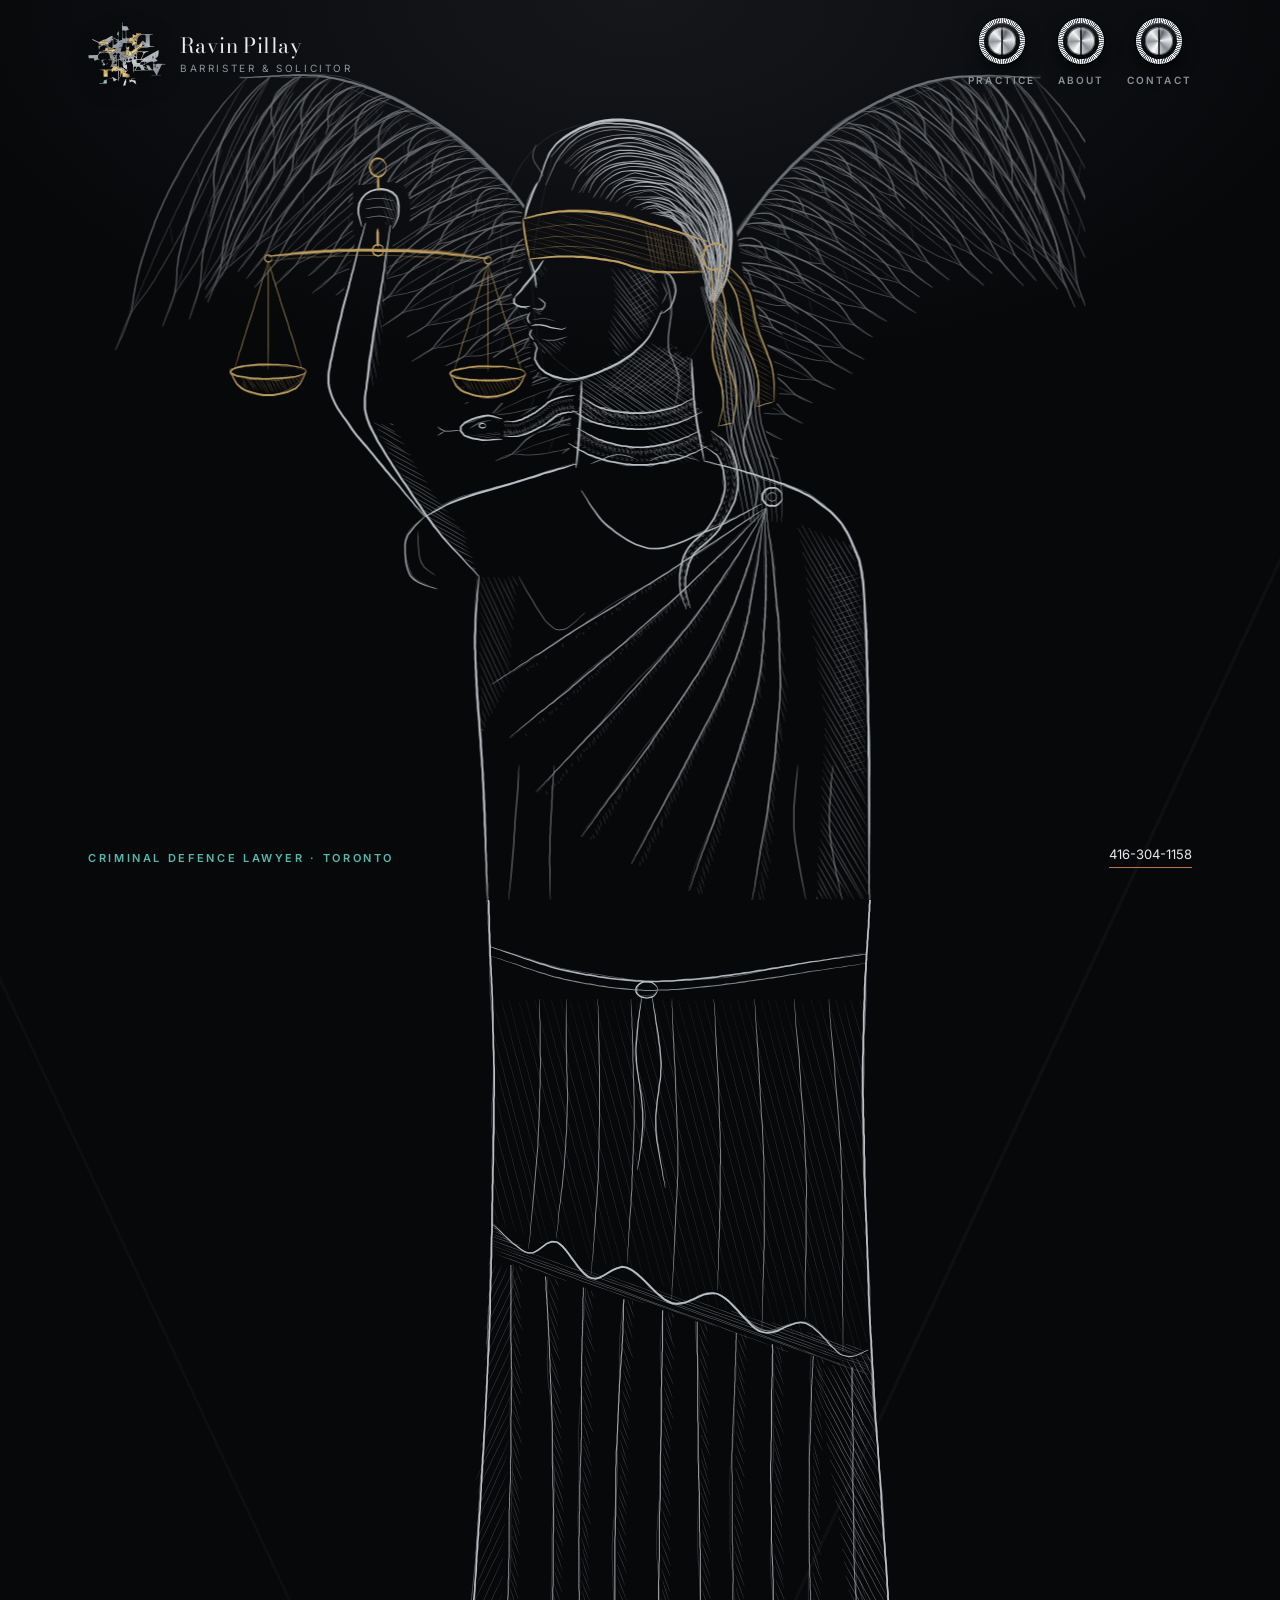
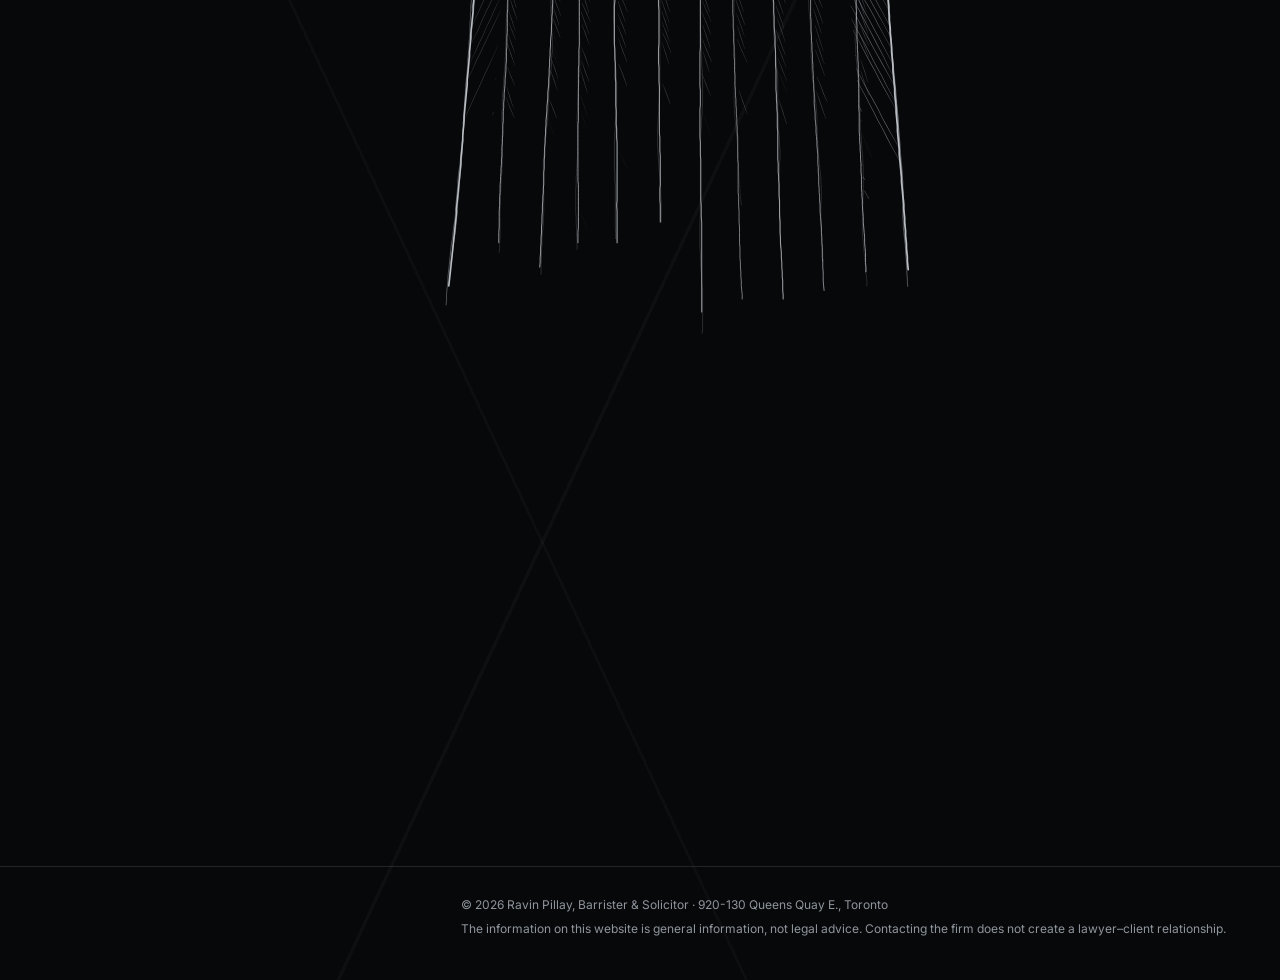
==== index.html @ de275553 "Always draw Lady Justice on arrival; refresh returns to home; no stale pages - Inner pages draw her " ====
<!doctype html>
<html lang="en" class="is-home">
<head>
  <meta charset="utf-8">
  <meta name="viewport" content="width=device-width, initial-scale=1">
  <title>Ravin Pillay Law | Toronto Criminal Defence Lawyer</title>
  <meta name="description" content="Ravin Pillay, Barrister & Solicitor, is a Toronto criminal defence lawyer on Queens Quay East.">
  <meta name="theme-color" content="#07080a">
  <link rel="icon" href="assets/logo.svg" type="image/svg+xml">
  <link rel="preconnect" href="https://fonts.googleapis.com">
  <link rel="preconnect" href="https://fonts.gstatic.com" crossorigin>
  <link href="https://fonts.googleapis.com/css2?family=Bodoni+Moda:opsz,wght@6..96,400;6..96,500&family=Inter:wght@400;500;600&display=swap" rel="stylesheet">
  <link rel="stylesheet" href="assets/styles.css?v=2026-10-30m">
  <script>
    try {
      // Refreshing the browser always brings the visitor back to the home page
      // (a reload we trigger ourselves after the Back button is the exception).
      var nav = performance.getEntriesByType && performance.getEntriesByType('navigation')[0];
      var reloaded = nav ? nav.type === 'reload' : performance.navigation && performance.navigation.type === 1;
      var ours = sessionStorage.getItem('bfReload');
      sessionStorage.removeItem('bfReload');
      if (reloaded && !ours && !/(^|\/)(index\.html)?$/.test(location.pathname)) location.replace('index.html?v=2026-10-30m');
    } catch (e) {}
    // Which kind of page we came from, so Lady Justice knows whether to be re-drawn.
    try {
      var from = sessionStorage.getItem('navFrom');
      if (from) document.documentElement.classList.add('from-' + from);
      sessionStorage.removeItem('navFrom');
    } catch (e) {}
  </script>
</head>
<body>

  <header class="site-header">
    <div class="wrap">
      <a class="brand" href="index.html?v=2026-10-30m" aria-label="Ravin Pillay Law, home">
        <img src="assets/logo.svg" alt="" width="190" height="157">
        <span class="brand-text"><b>Ravin Pillay</b><small>Barrister &amp; Solicitor</small></span>
      </a>
      <nav class="knobs" aria-label="Main">
        <a class="knob" href="practice.html?v=2026-10-30m"><span class="dial" aria-hidden="true"></span><span class="knob-label">Practice</span></a>
        <a class="knob" href="about.html?v=2026-10-30m"><span class="dial" aria-hidden="true"></span><span class="knob-label">About</span></a>
        <a class="knob" href="contact.html?v=2026-10-30m"><span class="dial" aria-hidden="true"></span><span class="knob-label">Contact</span></a>
      </nav>
    </div>
  </header>

  <main>
    <section class="home-hero">
      <!-- Drawn by assets/lady-justice.js from data generated by tools/lady_justice_sketch.py -->
      <div class="art" data-lady-justice>
        <noscript><img src="assets/lady-justice.svg" alt="Sketch of winged, blindfolded Lady Justice holding the scales"></noscript>
      </div>
      <div class="home-foot">
        <div class="wrap">
          <p class="label">Criminal Defence Lawyer &middot; Toronto</p>
          <a href="tel:+14163041158">416-304-1158</a>
        </div>
      </div>
    </section>
    <!-- The rest of the statue is drawn here as the visitor scrolls; the inscription sits on the pedestal. -->
    <section class="statue-lower" data-lady-justice-lower>
      <blockquote class="inscription" data-inscription>
        <p>There can be no justice so long as laws are absolute. Even life itself is an exercise in exceptions.</p>
      </blockquote>
    </section>
  </main>

  <footer class="site-foot">
    <div class="wrap">
      <p>&copy; 2026 Ravin Pillay, Barrister &amp; Solicitor &middot; 920-130 Queens Quay E., Toronto</p>
      <p>The information on this website is general information, not legal advice. Contacting the firm does not create a lawyer–client relationship.</p>
    </div>
  </footer>

  <script src="assets/site.js?v=2026-10-30m"></script>
  <script src="assets/lady-justice-data.js?v=2026-10-30m"></script>
  <script src="assets/lady-justice.js?v=2026-10-30m"></script>
</body>
</html>
---- assets/styles.css ----
/* Ravin Pillay Law: black glass, brushed steel and gold leaf, after the
   desk and wall pieces in the office. Gold is for metalwork only, never text. */
:root {
  --bg: #07080a;
  --glass: #0e1013;
  --text: #e7e9ec;
  --muted: #8f959c;
  --steel: #c9ced4;
  --line: rgba(201, 206, 212, .14);
  --gold: #d2b06a;
  --teal: #55b9ae;
  --clay: #c4704f;
  --cut: 22px;
  --max: 1160px;
}

* { box-sizing: border-box; }
html { background: var(--bg); }
html { scroll-behavior: smooth; }
body {
  margin: 0;
  min-height: 100vh;
  min-height: 100svh;
  display: flex;
  flex-direction: column;
  background:
    linear-gradient(115deg, transparent 0 62%, rgba(201, 206, 212, .035) 62% 62.15%, transparent 62.15%),
    linear-gradient(65deg, transparent 0 30%, rgba(201, 206, 212, .03) 30% 30.12%, transparent 30.12%),
    radial-gradient(ellipse 80% 60% at 50% 0%, #15171b 0%, var(--bg) 70%) fixed,
    var(--bg);
  color: var(--text);
  font: 400 16px/1.7 "Inter", system-ui, sans-serif;
  -webkit-font-smoothing: antialiased;
}
a { color: inherit; }
img { max-width: 100%; display: block; }
.wrap { max-width: var(--max); margin: 0 auto; padding: 0 28px; }

/* Brushed-steel headings */
.steel {
  font-family: "Bodoni Moda", "Didot", Georgia, serif;
  font-weight: 400;
  line-height: 1.05;
  letter-spacing: -.01em;
  margin: 0 0 .4em;
  background: linear-gradient(180deg, #fbfbfc 0%, #c3c8ce 38%, #7d848c 52%, #d9dde1 70%, #9ea4ab 100%);
  -webkit-background-clip: text;
  background-clip: text;
  color: transparent;
}
.label {
  font-size: 11px;
  font-weight: 600;
  letter-spacing: .24em;
  text-transform: uppercase;
  color: var(--teal);
  margin: 0 0 16px;
}
.muted { color: var(--muted); }

/* ---------- Header: logo left, knob navigation right */
.site-header {
  position: absolute;
  inset: 0 0 auto;
  z-index: 10;
}
.site-header .wrap {
  display: flex;
  align-items: center;
  justify-content: space-between;
  gap: 16px;
  padding-top: 18px;
  padding-bottom: 18px;
}
.brand { display: flex; align-items: center; gap: 14px; text-decoration: none; }
.brand img { height: 64px; width: auto; filter: drop-shadow(0 4px 10px rgba(0, 0, 0, .6)); }
.brand-text { display: flex; flex-direction: column; line-height: 1.2; }
.brand-text b { font-family: "Bodoni Moda", Georgia, serif; font-weight: 400; font-size: 21px; letter-spacing: .02em; }
.brand-text small { font-size: 10px; letter-spacing: .26em; text-transform: uppercase; color: var(--muted); margin-top: 4px; }

.knobs { display: flex; gap: 22px; }
.knob {
  display: flex;
  flex-direction: column;
  align-items: center;
  gap: 8px;
  text-decoration: none;
  -webkit-tap-highlight-color: transparent;
}
/* A machined knob seen from the front: knurled rim, black band, polished face with a cut groove. */
.dial {
  position: relative;
  width: 46px;
  height: 46px;
  border-radius: 50%;
  background: repeating-conic-gradient(#eef0f2 0deg 2.5deg, #5d636a 2.5deg 5deg);
  box-shadow: 0 8px 16px rgba(0, 0, 0, .65), 0 0 0 1px rgba(0, 0, 0, .8), inset 0 0 0 1px rgba(255, 255, 255, .25);
  transform: rotate(0deg);
  transition: transform .55s cubic-bezier(.4, 0, .2, 1), box-shadow .3s;
}
.dial::before {
  content: "";
  position: absolute;
  inset: 5px;
  border-radius: 50%;
  background: radial-gradient(circle at 50% 30%, #2a2d31, #08090a 70%);
  box-shadow: inset 0 1px 1px rgba(255, 255, 255, .2), inset 0 -1px 2px rgba(0, 0, 0, .8);
}
.dial::after {
  content: "";
  position: absolute;
  inset: 9px;
  border-radius: 50%;
  background:
    linear-gradient(90deg, transparent 46%, rgba(0, 0, 0, .7) 46% 54%, transparent 54%),
    conic-gradient(from 210deg, #fafbfc, #8e949a 16%, #f1f3f4 30%, #5f656b 48%, #e9ecee 64%, #858b91 80%, #fafbfc);
  box-shadow: inset 0 0 0 1px rgba(0, 0, 0, .55), inset 0 2px 3px rgba(255, 255, 255, .6);
}
.knob-label {
  font-size: 10px;
  font-weight: 600;
  letter-spacing: .22em;
  text-transform: uppercase;
  color: var(--muted);
  transition: color .3s;
}
/* Knobs always turn clockwise to switch on and back anticlockwise to switch off.
   Hover gives an unselected knob a small clockwise nudge; the selected one stays put. */
@media (hover: hover) {
  .knob:hover .dial { transform: rotate(30deg); }
  .knob:hover .knob-label { color: var(--text); }
}
.knob:focus-visible .dial { transform: rotate(30deg); }
.knob:focus-visible .knob-label { color: var(--text); }
.knob:focus-visible { outline: none; }
.knob:focus-visible .dial { box-shadow: 0 0 0 2px var(--bg), 0 0 0 3px var(--teal); }
.knob[aria-current="page"] .dial,
.knob[aria-current="page"]:hover .dial,
.knob[aria-current="page"]:focus-visible .dial {
  transform: rotate(135deg);
  animation: knob-on .8s cubic-bezier(.4, 0, .2, 1) backwards;
  box-shadow: 0 8px 16px rgba(0, 0, 0, .65), 0 0 0 1px rgba(0, 0, 0, .8), 0 0 14px rgba(85, 185, 174, .45);
}
.knob[aria-current="page"] .knob-label { color: var(--teal); }
/* arriving from a knob click: it was already turned on the previous page */
.knob-arrived .knob[aria-current="page"] .dial { animation: none; }
.knob.turning .dial { transform: rotate(135deg); }
.knob.releasing[aria-current] .dial { transform: rotate(0deg); animation: none; }
@keyframes knob-on { from { transform: rotate(0deg); } }
@media (prefers-reduced-motion: reduce) {
  .dial { transition: none; }
  .knob[aria-current="page"] .dial { animation: none; }
}

/* ---------- Home */
.home-hero {
  position: relative;
  height: 100vh;
  height: 100svh;
  min-height: 560px;
  overflow: hidden;
}
.art {
  position: absolute;
  left: 50%;
  bottom: 0;
  height: min(100%, 105vw);
  aspect-ratio: 1100 / 1000;
  transform: translateX(-55%); /* centre the figure, not the canvas */
  opacity: .9;
  pointer-events: none;
}
.art canvas, .art img { position: absolute; inset: 0; width: 100%; height: 100%; }
/* The rest of the statue continues below the opening view, drawn on scroll. */
.statue-lower { position: relative; overflow: hidden; }
.statue-lower .art-canvas { position: absolute; top: 0; opacity: .9; pointer-events: none; }
.inscription { margin: 0 auto; padding: 96px 24px; max-width: 640px; text-align: center; }
.inscription p {
  margin: 0;
  font-family: "Bodoni Moda", Georgia, serif;
  font-style: italic;
  font-size: 1.15em;
  line-height: 1.45;
  background: linear-gradient(180deg, #fbfbfc 0%, #c3c8ce 40%, #858c94 60%, #dfe2e5 100%);
  -webkit-background-clip: text;
  background-clip: text;
  color: transparent;
}
/* placed on the pedestal panel by the script; appears once the serpent is drawn */
.inscription.placed {
  position: absolute;
  margin: 0;
  padding: 0 5%;
  max-width: none;
  display: flex;
  align-items: center;
  justify-content: center;
  opacity: 0;
  filter: blur(6px);
  transition: opacity 1.8s ease, filter 1.8s ease;
}
.inscription.placed p { font-size: 1em; }
.inscription.shown { opacity: 1; filter: none; }
.home-foot {
  position: absolute;
  inset: auto 0 0;
  z-index: 2;
}
.home-foot .wrap {
  display: flex;
  justify-content: space-between;
  align-items: flex-end;
  gap: 16px;
  padding-bottom: 32px;
  font-size: 13px;
  color: var(--muted);
}
.home-foot .label { margin: 0; }
.home-foot a { text-decoration: none; border-bottom: 1px solid var(--clay); padding-bottom: 2px; color: var(--text); }

/* ---------- Inner pages */
/* Inner pages fill the screen: content centred in the space, footer at the bottom. */
.page {
  flex: 1;
  display: flex;
  flex-direction: column;
  justify-content: center;
  padding: 150px 0 64px;
}
.page > .wrap { width: 100%; }
.page-head { margin-bottom: 48px; max-width: 720px; }
.page-head h1 { font-size: clamp(44px, 7vw, 84px); }

/* Black-glass panel with chamfered corners, like the desk's angled faces */
.panel {
  position: relative;
  padding: 48px;
  background: linear-gradient(135deg, rgba(240, 242, 244, .5), rgba(120, 126, 133, .18) 30%, rgba(210, 214, 219, .35) 55%, rgba(110, 116, 123, .15) 80%, rgba(240, 242, 244, .4));
  clip-path: polygon(var(--cut) 0, 100% 0, 100% calc(100% - var(--cut)), calc(100% - var(--cut)) 100%, 0 100%, 0 var(--cut));
}
.panel::before {
  content: "";
  position: absolute;
  inset: 1px;
  background: linear-gradient(160deg, #13161a, var(--glass) 40%, #0a0b0d);
  clip-path: inherit;
}
.panel > * { position: relative; }
.panel + .panel { margin-top: 24px; }

.split { display: grid; grid-template-columns: 4fr 7fr; gap: 56px; }
.lead { font-size: 18px; color: var(--muted); margin: 0 0 1em; }
.lead:last-child { margin-bottom: 0; }

/* gold-leaf facet marker (decoration only) */
.facet { width: 10px; height: 10px; flex: none; background: linear-gradient(135deg, #f1dca3, var(--gold) 50%, #8f7136); clip-path: polygon(50% 0, 100% 50%, 50% 100%, 0 50%); }

.charges { list-style: none; margin: 0; padding: 0; display: grid; grid-template-columns: 1fr 1fr; column-gap: 48px; }
.charges li {
  display: flex;
  align-items: center;
  gap: 18px;
  padding: 20px 0;
  border-bottom: 1px solid var(--line);
  font-family: "Bodoni Moda", Georgia, serif;
  font-size: 24px;
}

.facts { display: grid; grid-template-columns: repeat(3, 1fr); gap: 1px; background: var(--line); margin-top: 40px; }
.facts div { background: var(--glass); padding: 22px 24px; }
.facts b { display: block; font-family: "Bodoni Moda", Georgia, serif; font-weight: 400; font-size: 26px; }
.facts span { font-size: 12px; letter-spacing: .14em; text-transform: uppercase; color: var(--muted); }

.contact-grid { display: grid; grid-template-columns: 1fr 1fr; gap: 1px; background: var(--line); }
.contact-grid > div { background: var(--glass); padding: 26px 28px; }
.contact-grid small { display: block; font-size: 11px; font-weight: 600; letter-spacing: .22em; text-transform: uppercase; color: var(--teal); margin-bottom: 6px; }
.contact-grid a { text-decoration: none; }
.contact-grid a:hover { color: var(--teal); }
.contact-grid .big { font-family: "Bodoni Moda", Georgia, serif; font-size: 26px; }
.note { margin-top: 28px; font-size: 14px; color: var(--muted); display: flex; gap: 14px; align-items: center; }
.note::before { content: ""; width: 28px; height: 1px; background: var(--clay); flex: none; }

.site-foot { border-top: 1px solid var(--line); padding: 28px 0 36px; font-size: 12px; color: var(--muted); }
.site-foot p { margin: 0 0 4px; }

@media (max-width: 860px) {
  .split, .contact-grid { grid-template-columns: 1fr; gap: 1px; }
  .split { gap: 28px; }
  .facts { grid-template-columns: 1fr; }
}
@media (max-width: 640px) {
  .wrap { padding: 0 16px; }
  .site-header .wrap { padding-top: 12px; padding-bottom: 12px; }
  .brand img { height: 48px; }
  .brand-text { display: none; }
  .knobs { gap: 14px; }
  .dial { width: 40px; height: 40px; }
  .knob-label { font-size: 9px; letter-spacing: .16em; }
  .art { height: min(100%, 160vw); }
  .home-foot .wrap { flex-direction: column; align-items: flex-start; padding-bottom: 24px; }
  .page { padding: 120px 0 48px; }
  .panel { padding: 28px 22px; }
  .charges { grid-template-columns: 1fr; }
  .charges li { font-size: 21px; padding: 16px 0; }
  .contact-grid .big { font-size: 18px; overflow-wrap: anywhere; }
}

/* ---------- Lady Justice on the inner pages: in her own column on the left,
   turned to face the content. Sized so she never slips behind the content:
   about a quarter of her drawing (the far wing) runs off the left edge. */
.lady-side {
  --h: min(88vh, 42vw);
  position: fixed;
  bottom: 0;
  left: calc(var(--h) * -0.26);
  height: var(--h);
  aspect-ratio: 1100 / 1000;
  transform: scaleX(-1);
  opacity: .7;
  pointer-events: none;
  z-index: 0;
}
.lady-side img, .lady-side canvas { position: absolute; inset: 0; width: 100%; height: 100%; max-width: none; }
.lady-side.sketching img { visibility: hidden; }
.page, .site-foot { position: relative; z-index: 1; }
@media (min-width: 700px) {
  .page > .wrap { width: auto; margin-left: max(36vw, 290px); max-width: 860px; padding-left: 0; padding-right: 28px; }
  .site-foot .wrap { margin-left: max(36vw, 290px); padding-left: 0; }
}
@media (min-width: 700px) and (max-width: 999px) {
  .lady-side { --h: min(70vh, 48vw); }
  .page > .wrap { margin-left: 37vw; }
  .site-foot .wrap { margin-left: 37vw; }
}
@media (max-width: 699px) {
  /* phones: she stands above the content instead of beside it */
  .lady-side { --h: 36vh; position: absolute; top: 70px; bottom: auto; left: 50%; transform: translateX(-50%) scaleX(-1); }
  .page { padding-top: calc(36vh + 70px); }
}

/* ---------- Page transitions
   The only motion between pages is Lady Justice: assets/site.js un-draws her on
   the page being left and the next page draws her afresh in her new place. */
/* her lower half (home page) fades while the top half un-draws */
.leaving .statue-lower { opacity: 0; transition: opacity .35s ease; }
/* the figure while she un-draws before a page change (drawn by assets/lady-justice.js) */
.turn-canvas { position: fixed; inset: 0; width: 100%; height: 100%; z-index: 6; pointer-events: none; }
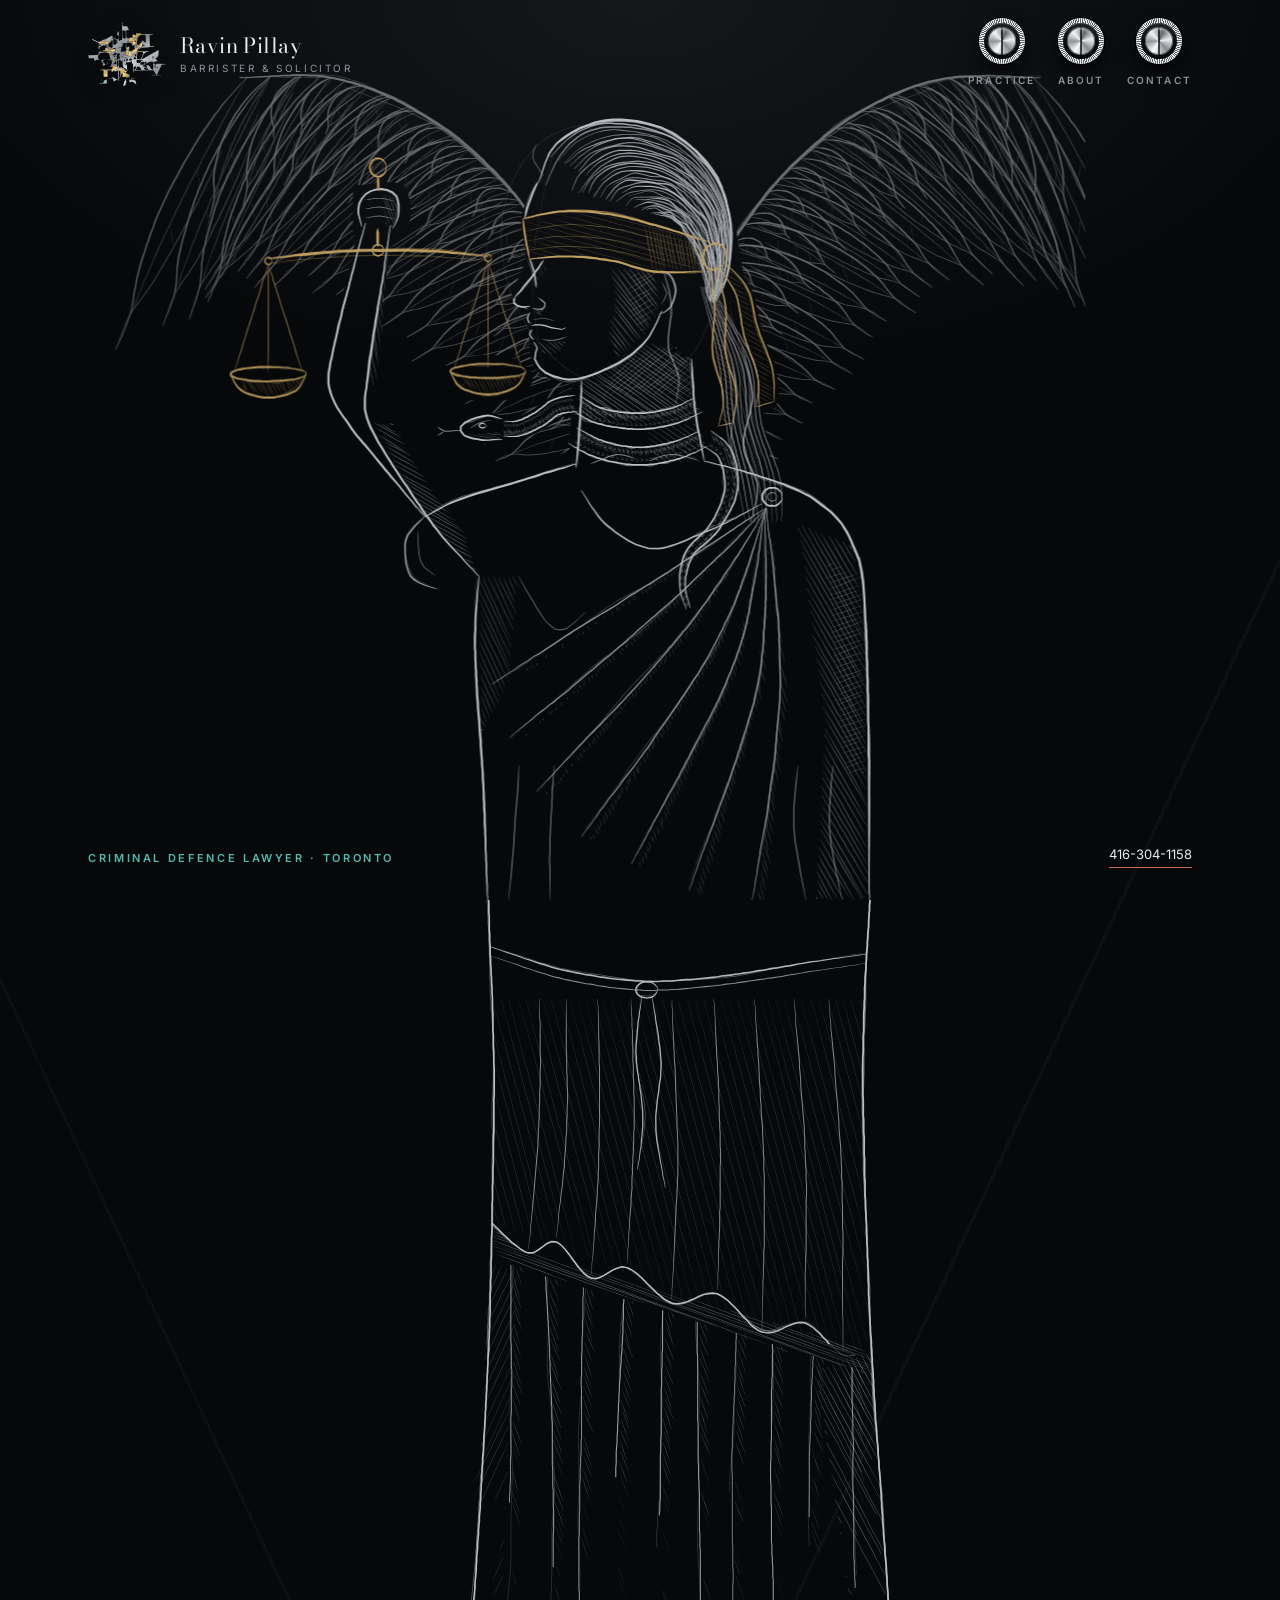
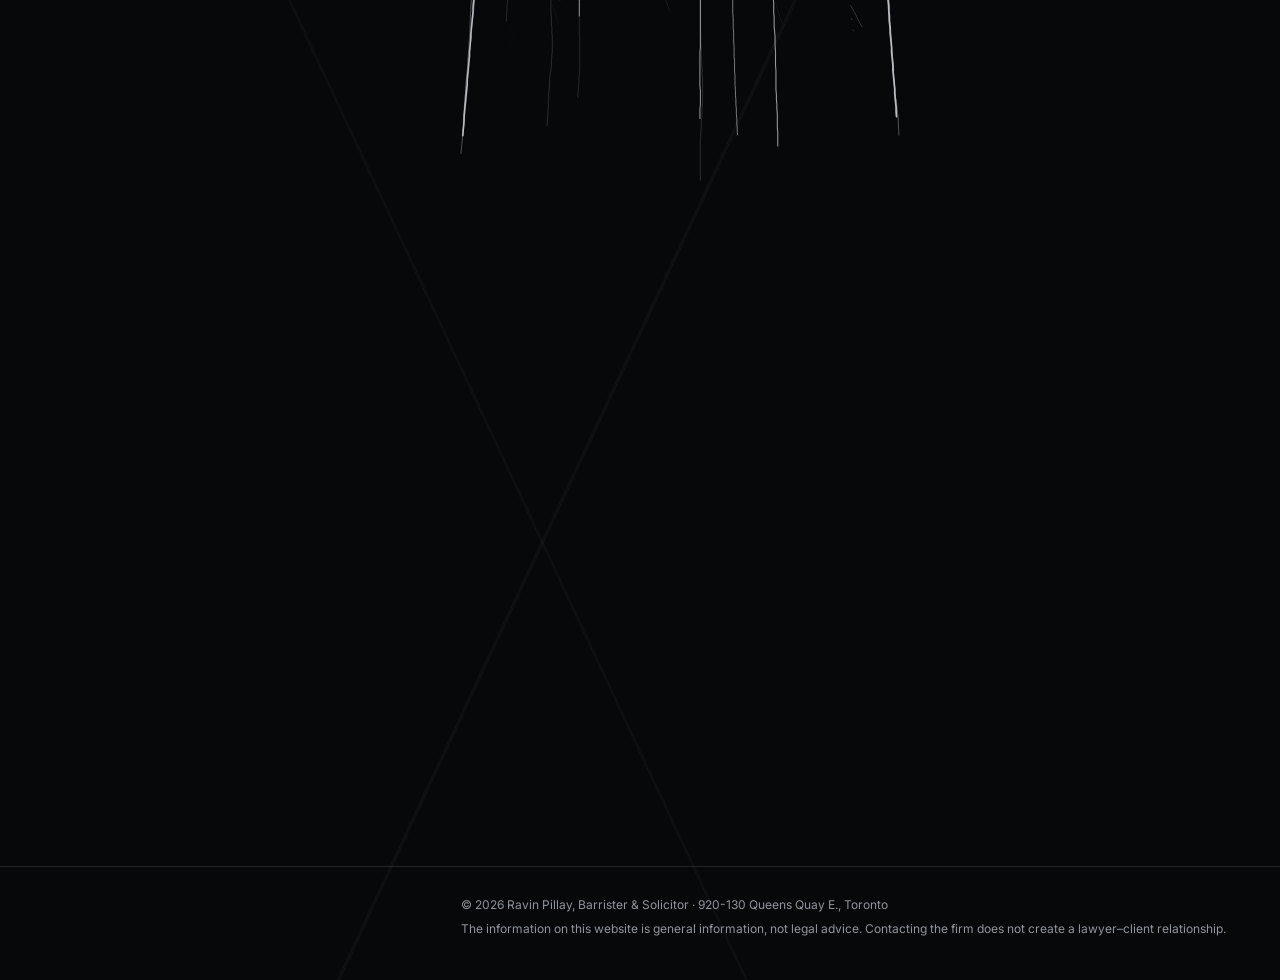
==== commit f6fcd036: "Type and un-type the text on the info pages Practice, About and Contact now type their text in when " ====
--- a/index.html
+++ b/index.html
@@ -10,7 +10,7 @@
   <link rel="preconnect" href="https://fonts.googleapis.com">
   <link rel="preconnect" href="https://fonts.gstatic.com" crossorigin>
   <link href="https://fonts.googleapis.com/css2?family=Bodoni+Moda:opsz,wght@6..96,400;6..96,500&family=Inter:wght@400;500;600&display=swap" rel="stylesheet">
-  <link rel="stylesheet" href="assets/styles.css?v=2026-10-30m">
+  <link rel="stylesheet" href="assets/styles.css?v=2026-10-30n">
   <script>
     try {
       // Refreshing the browser always brings the visitor back to the home page
@@ -19,8 +19,11 @@
       var reloaded = nav ? nav.type === 'reload' : performance.navigation && performance.navigation.type === 1;
       var ours = sessionStorage.getItem('bfReload');
       sessionStorage.removeItem('bfReload');
-      if (reloaded && !ours && !/(^|\/)(index\.html)?$/.test(location.pathname)) location.replace('index.html?v=2026-10-30m');
+      if (reloaded && !ours && !/(^|\/)(index\.html)?$/.test(location.pathname)) location.replace('index.html?v=2026-10-30n');
     } catch (e) {}
+    // Info pages: keep the text hidden until assets/type.js types it in.
+    if (!/is-home/.test(document.documentElement.className) && !matchMedia('(prefers-reduced-motion: reduce)').matches)
+      document.documentElement.classList.add('typing');
     // Which kind of page we came from, so Lady Justice knows whether to be re-drawn.
     try {
       var from = sessionStorage.getItem('navFrom');
@@ -33,14 +36,14 @@
 
   <header class="site-header">
     <div class="wrap">
-      <a class="brand" href="index.html?v=2026-10-30m" aria-label="Ravin Pillay Law, home">
+      <a class="brand" href="index.html?v=2026-10-30n" aria-label="Ravin Pillay Law, home">
         <img src="assets/logo.svg" alt="" width="190" height="157">
         <span class="brand-text"><b>Ravin Pillay</b><small>Barrister &amp; Solicitor</small></span>
       </a>
       <nav class="knobs" aria-label="Main">
-        <a class="knob" href="practice.html?v=2026-10-30m"><span class="dial" aria-hidden="true"></span><span class="knob-label">Practice</span></a>
-        <a class="knob" href="about.html?v=2026-10-30m"><span class="dial" aria-hidden="true"></span><span class="knob-label">About</span></a>
-        <a class="knob" href="contact.html?v=2026-10-30m"><span class="dial" aria-hidden="true"></span><span class="knob-label">Contact</span></a>
+        <a class="knob" href="practice.html?v=2026-10-30n"><span class="dial" aria-hidden="true"></span><span class="knob-label">Practice</span></a>
+        <a class="knob" href="about.html?v=2026-10-30n"><span class="dial" aria-hidden="true"></span><span class="knob-label">About</span></a>
+        <a class="knob" href="contact.html?v=2026-10-30n"><span class="dial" aria-hidden="true"></span><span class="knob-label">Contact</span></a>
       </nav>
     </div>
   </header>
@@ -73,8 +76,8 @@
     </div>
   </footer>
 
-  <script src="assets/site.js?v=2026-10-30m"></script>
-  <script src="assets/lady-justice-data.js?v=2026-10-30m"></script>
-  <script src="assets/lady-justice.js?v=2026-10-30m"></script>
+  <script src="assets/site.js?v=2026-10-30n"></script>
+  <script src="assets/lady-justice-data.js?v=2026-10-30n"></script>
+  <script src="assets/lady-justice.js?v=2026-10-30n"></script>
 </body>
 </html>
--- a/assets/styles.css
+++ b/assets/styles.css
@@ -346,3 +346,9 @@
 /* the figure while she un-draws before a page change (drawn by assets/lady-justice.js) */
 .turn-canvas { position: fixed; inset: 0; width: 100%; height: 100%; z-index: 6; pointer-events: none; }
 
+
+/* ---------- Info pages: text types in and out (assets/type.js) */
+.type-ghost { visibility: hidden; }
+/* hidden until the script has prepared the typing; shown anyway if it never runs */
+.typing .page, .typing .site-foot { visibility: hidden; animation: show-anyway 0s 1.5s forwards; }
+@keyframes show-anyway { to { visibility: visible; } }
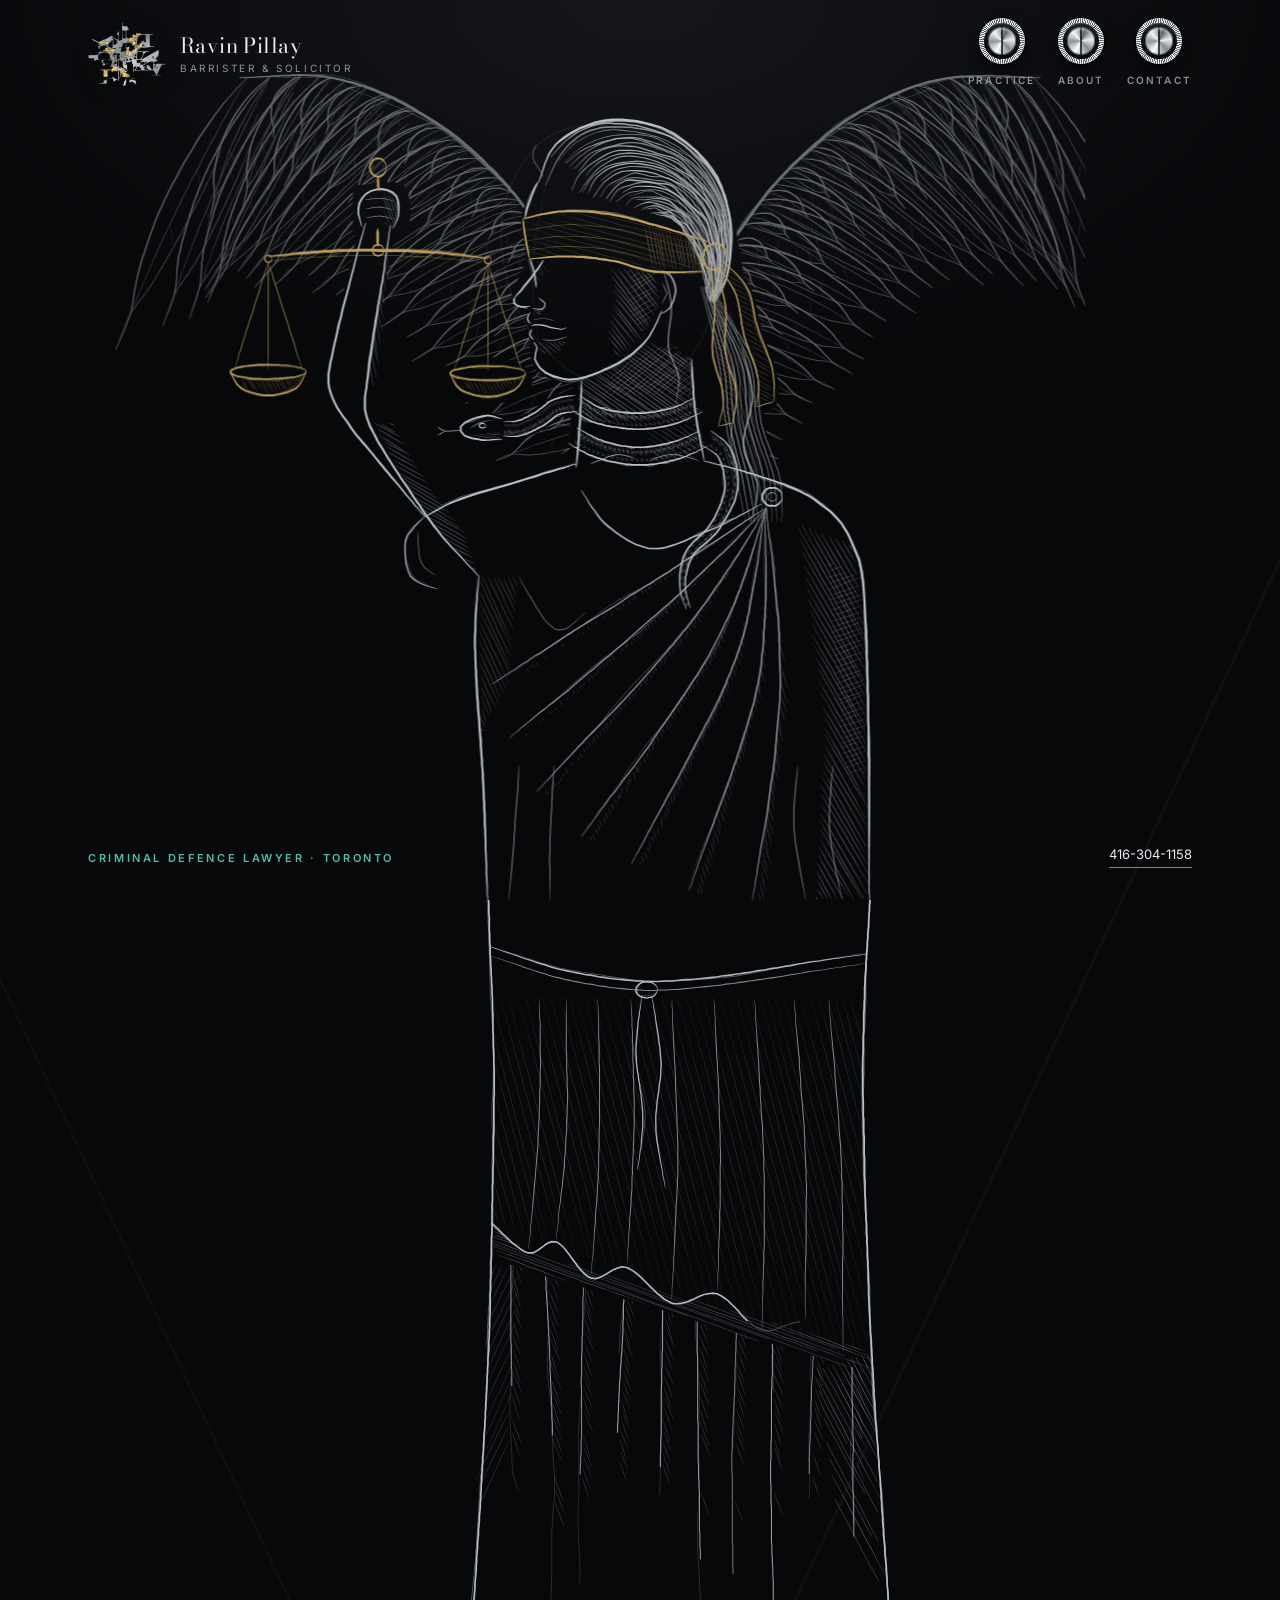
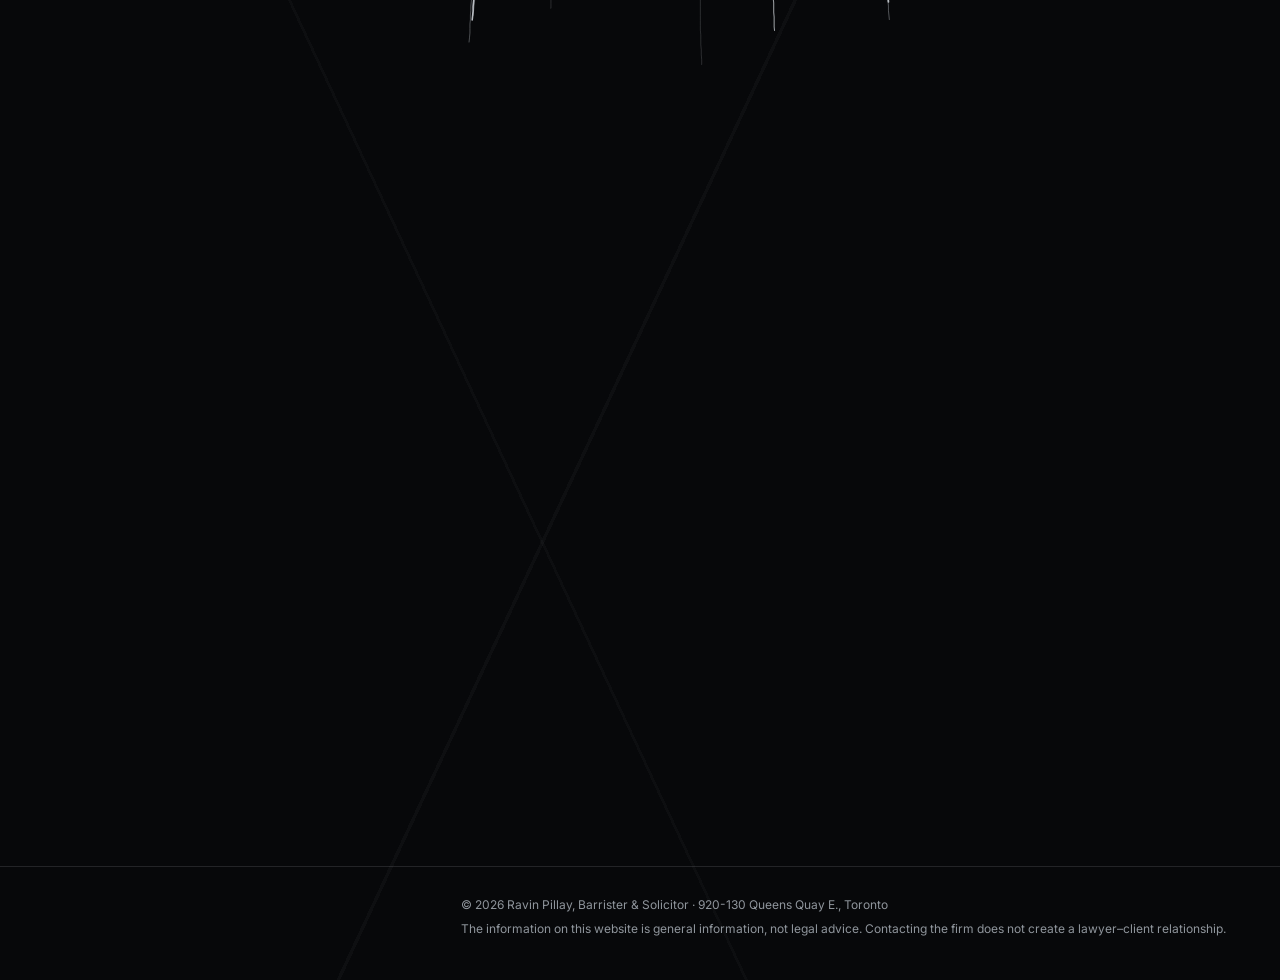
==== commit c0836075: "Put quotation marks around the inscription on the pedestal Co-Authored-By: Claude Opus 5.5 <noreply@" ====
--- a/index.html
+++ b/index.html
@@ -10,7 +10,7 @@
   <link rel="preconnect" href="https://fonts.googleapis.com">
   <link rel="preconnect" href="https://fonts.gstatic.com" crossorigin>
   <link href="https://fonts.googleapis.com/css2?family=Bodoni+Moda:opsz,wght@6..96,400;6..96,500&family=Inter:wght@400;500;600&display=swap" rel="stylesheet">
-  <link rel="stylesheet" href="assets/styles.css?v=2026-10-30n">
+  <link rel="stylesheet" href="assets/styles.css?v=2026-10-30o">
   <script>
     try {
       // Refreshing the browser always brings the visitor back to the home page
@@ -19,7 +19,7 @@
       var reloaded = nav ? nav.type === 'reload' : performance.navigation && performance.navigation.type === 1;
       var ours = sessionStorage.getItem('bfReload');
       sessionStorage.removeItem('bfReload');
-      if (reloaded && !ours && !/(^|\/)(index\.html)?$/.test(location.pathname)) location.replace('index.html?v=2026-10-30n');
+      if (reloaded && !ours && !/(^|\/)(index\.html)?$/.test(location.pathname)) location.replace('index.html?v=2026-10-30o');
     } catch (e) {}
     // Info pages: keep the text hidden until assets/type.js types it in.
     if (!/is-home/.test(document.documentElement.className) && !matchMedia('(prefers-reduced-motion: reduce)').matches)
@@ -36,14 +36,14 @@
 
   <header class="site-header">
     <div class="wrap">
-      <a class="brand" href="index.html?v=2026-10-30n" aria-label="Ravin Pillay Law, home">
+      <a class="brand" href="index.html?v=2026-10-30o" aria-label="Ravin Pillay Law, home">
         <img src="assets/logo.svg" alt="" width="190" height="157">
         <span class="brand-text"><b>Ravin Pillay</b><small>Barrister &amp; Solicitor</small></span>
       </a>
       <nav class="knobs" aria-label="Main">
-        <a class="knob" href="practice.html?v=2026-10-30n"><span class="dial" aria-hidden="true"></span><span class="knob-label">Practice</span></a>
-        <a class="knob" href="about.html?v=2026-10-30n"><span class="dial" aria-hidden="true"></span><span class="knob-label">About</span></a>
-        <a class="knob" href="contact.html?v=2026-10-30n"><span class="dial" aria-hidden="true"></span><span class="knob-label">Contact</span></a>
+        <a class="knob" href="practice.html?v=2026-10-30o"><span class="dial" aria-hidden="true"></span><span class="knob-label">Practice</span></a>
+        <a class="knob" href="about.html?v=2026-10-30o"><span class="dial" aria-hidden="true"></span><span class="knob-label">About</span></a>
+        <a class="knob" href="contact.html?v=2026-10-30o"><span class="dial" aria-hidden="true"></span><span class="knob-label">Contact</span></a>
       </nav>
     </div>
   </header>
@@ -64,7 +64,7 @@
     <!-- The rest of the statue is drawn here as the visitor scrolls; the inscription sits on the pedestal. -->
     <section class="statue-lower" data-lady-justice-lower>
       <blockquote class="inscription" data-inscription>
-        <p>There can be no justice so long as laws are absolute. Even life itself is an exercise in exceptions.</p>
+        <p>&ldquo;There can be no justice so long as laws are absolute. Even life itself is an exercise in exceptions.&rdquo;</p>
       </blockquote>
     </section>
   </main>
@@ -76,8 +76,8 @@
     </div>
   </footer>
 
-  <script src="assets/site.js?v=2026-10-30n"></script>
-  <script src="assets/lady-justice-data.js?v=2026-10-30n"></script>
-  <script src="assets/lady-justice.js?v=2026-10-30n"></script>
+  <script src="assets/site.js?v=2026-10-30o"></script>
+  <script src="assets/lady-justice-data.js?v=2026-10-30o"></script>
+  <script src="assets/lady-justice.js?v=2026-10-30o"></script>
 </body>
 </html>
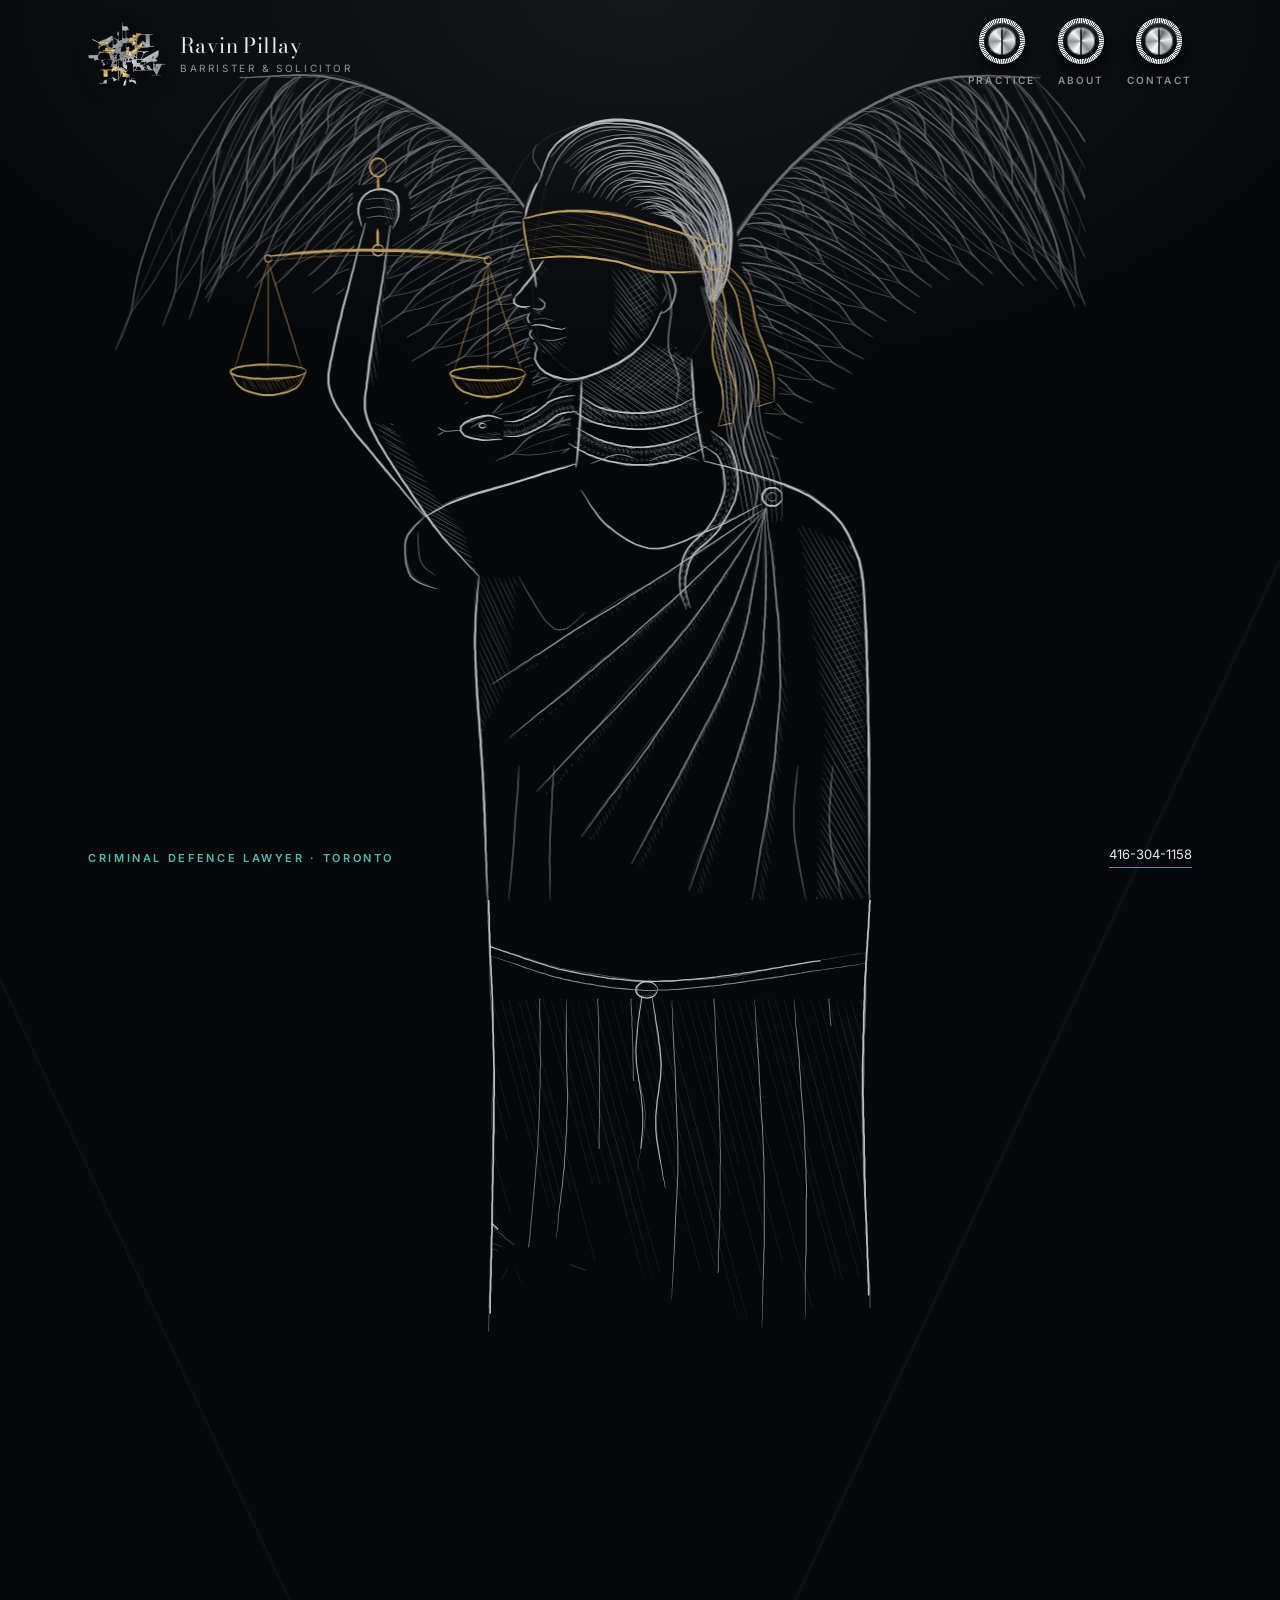
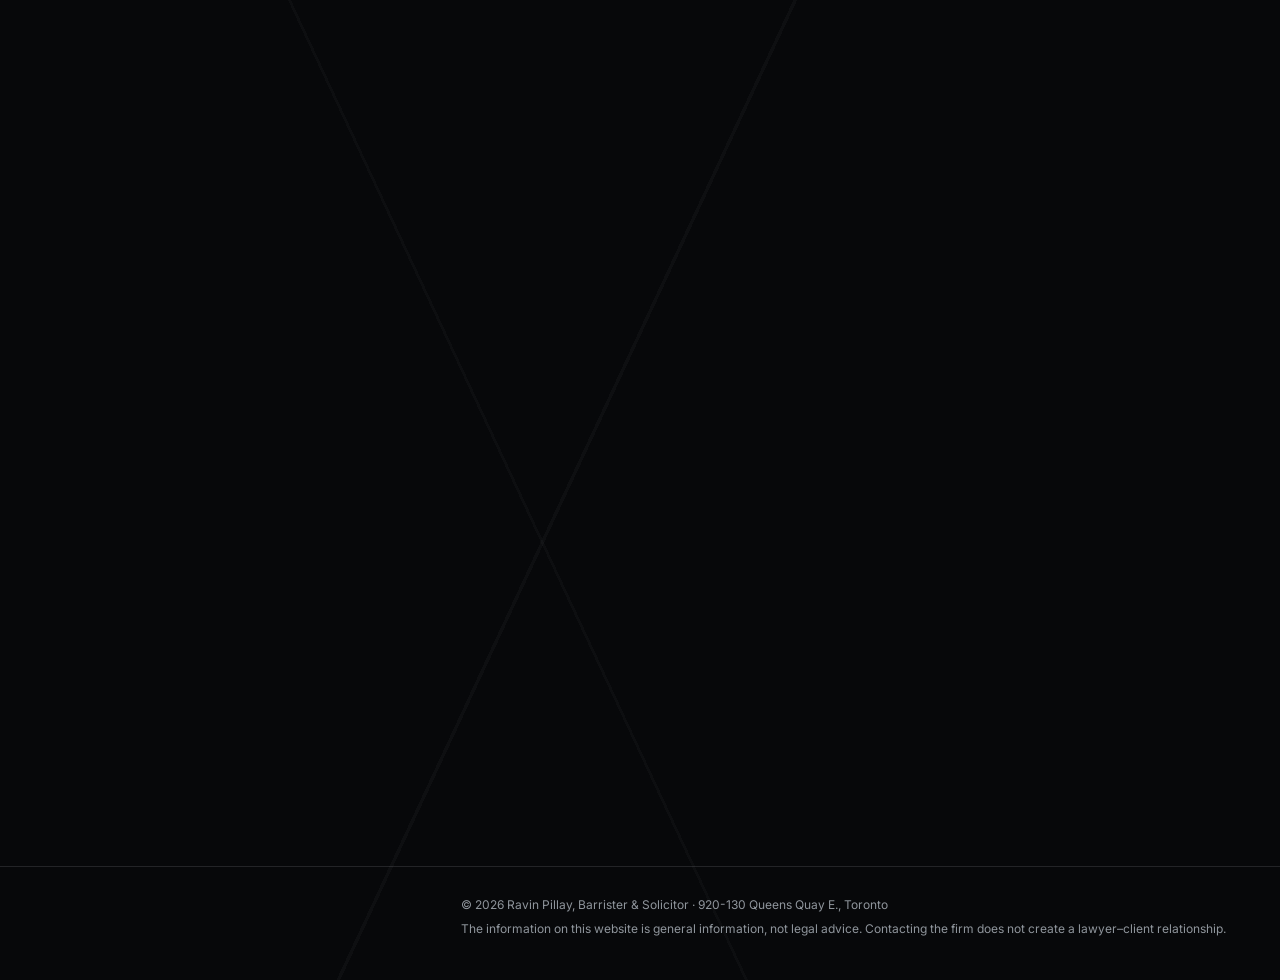
==== commit f9a30f15: "Change the pedestal inscription to Actus non facit reum nisi mens sit rea Co-Authored-By: Claude Opu" ====
--- a/index.html
+++ b/index.html
@@ -10,7 +10,7 @@
   <link rel="preconnect" href="https://fonts.googleapis.com">
   <link rel="preconnect" href="https://fonts.gstatic.com" crossorigin>
   <link href="https://fonts.googleapis.com/css2?family=Bodoni+Moda:opsz,wght@6..96,400;6..96,500&family=Inter:wght@400;500;600&display=swap" rel="stylesheet">
-  <link rel="stylesheet" href="assets/styles.css?v=2026-10-30o">
+  <link rel="stylesheet" href="assets/styles.css?v=2026-10-30p">
   <script>
     try {
       // Refreshing the browser always brings the visitor back to the home page
@@ -19,7 +19,7 @@
       var reloaded = nav ? nav.type === 'reload' : performance.navigation && performance.navigation.type === 1;
       var ours = sessionStorage.getItem('bfReload');
       sessionStorage.removeItem('bfReload');
-      if (reloaded && !ours && !/(^|\/)(index\.html)?$/.test(location.pathname)) location.replace('index.html?v=2026-10-30o');
+      if (reloaded && !ours && !/(^|\/)(index\.html)?$/.test(location.pathname)) location.replace('index.html?v=2026-10-30p');
     } catch (e) {}
     // Info pages: keep the text hidden until assets/type.js types it in.
     if (!/is-home/.test(document.documentElement.className) && !matchMedia('(prefers-reduced-motion: reduce)').matches)
@@ -36,14 +36,14 @@
 
   <header class="site-header">
     <div class="wrap">
-      <a class="brand" href="index.html?v=2026-10-30o" aria-label="Ravin Pillay Law, home">
+      <a class="brand" href="index.html?v=2026-10-30p" aria-label="Ravin Pillay Law, home">
         <img src="assets/logo.svg" alt="" width="190" height="157">
         <span class="brand-text"><b>Ravin Pillay</b><small>Barrister &amp; Solicitor</small></span>
       </a>
       <nav class="knobs" aria-label="Main">
-        <a class="knob" href="practice.html?v=2026-10-30o"><span class="dial" aria-hidden="true"></span><span class="knob-label">Practice</span></a>
-        <a class="knob" href="about.html?v=2026-10-30o"><span class="dial" aria-hidden="true"></span><span class="knob-label">About</span></a>
-        <a class="knob" href="contact.html?v=2026-10-30o"><span class="dial" aria-hidden="true"></span><span class="knob-label">Contact</span></a>
+        <a class="knob" href="practice.html?v=2026-10-30p"><span class="dial" aria-hidden="true"></span><span class="knob-label">Practice</span></a>
+        <a class="knob" href="about.html?v=2026-10-30p"><span class="dial" aria-hidden="true"></span><span class="knob-label">About</span></a>
+        <a class="knob" href="contact.html?v=2026-10-30p"><span class="dial" aria-hidden="true"></span><span class="knob-label">Contact</span></a>
       </nav>
     </div>
   </header>
@@ -64,7 +64,7 @@
     <!-- The rest of the statue is drawn here as the visitor scrolls; the inscription sits on the pedestal. -->
     <section class="statue-lower" data-lady-justice-lower>
       <blockquote class="inscription" data-inscription>
-        <p>&ldquo;There can be no justice so long as laws are absolute. Even life itself is an exercise in exceptions.&rdquo;</p>
+        <p lang="la">&ldquo;Actus non facit reum nisi mens sit rea.&rdquo;</p>
       </blockquote>
     </section>
   </main>
@@ -76,8 +76,8 @@
     </div>
   </footer>
 
-  <script src="assets/site.js?v=2026-10-30o"></script>
-  <script src="assets/lady-justice-data.js?v=2026-10-30o"></script>
-  <script src="assets/lady-justice.js?v=2026-10-30o"></script>
+  <script src="assets/site.js?v=2026-10-30p"></script>
+  <script src="assets/lady-justice-data.js?v=2026-10-30p"></script>
+  <script src="assets/lady-justice.js?v=2026-10-30p"></script>
 </body>
 </html>
--- a/assets/styles.css
+++ b/assets/styles.css
@@ -199,7 +199,7 @@
   filter: blur(6px);
   transition: opacity 1.8s ease, filter 1.8s ease;
 }
-.inscription.placed p { font-size: 1em; }
+.inscription.placed p { font-size: 1.4em; text-wrap: balance; }  /* short maxim: engrave it larger, lines evened out */
 .inscription.shown { opacity: 1; filter: none; }
 .home-foot {
   position: absolute;
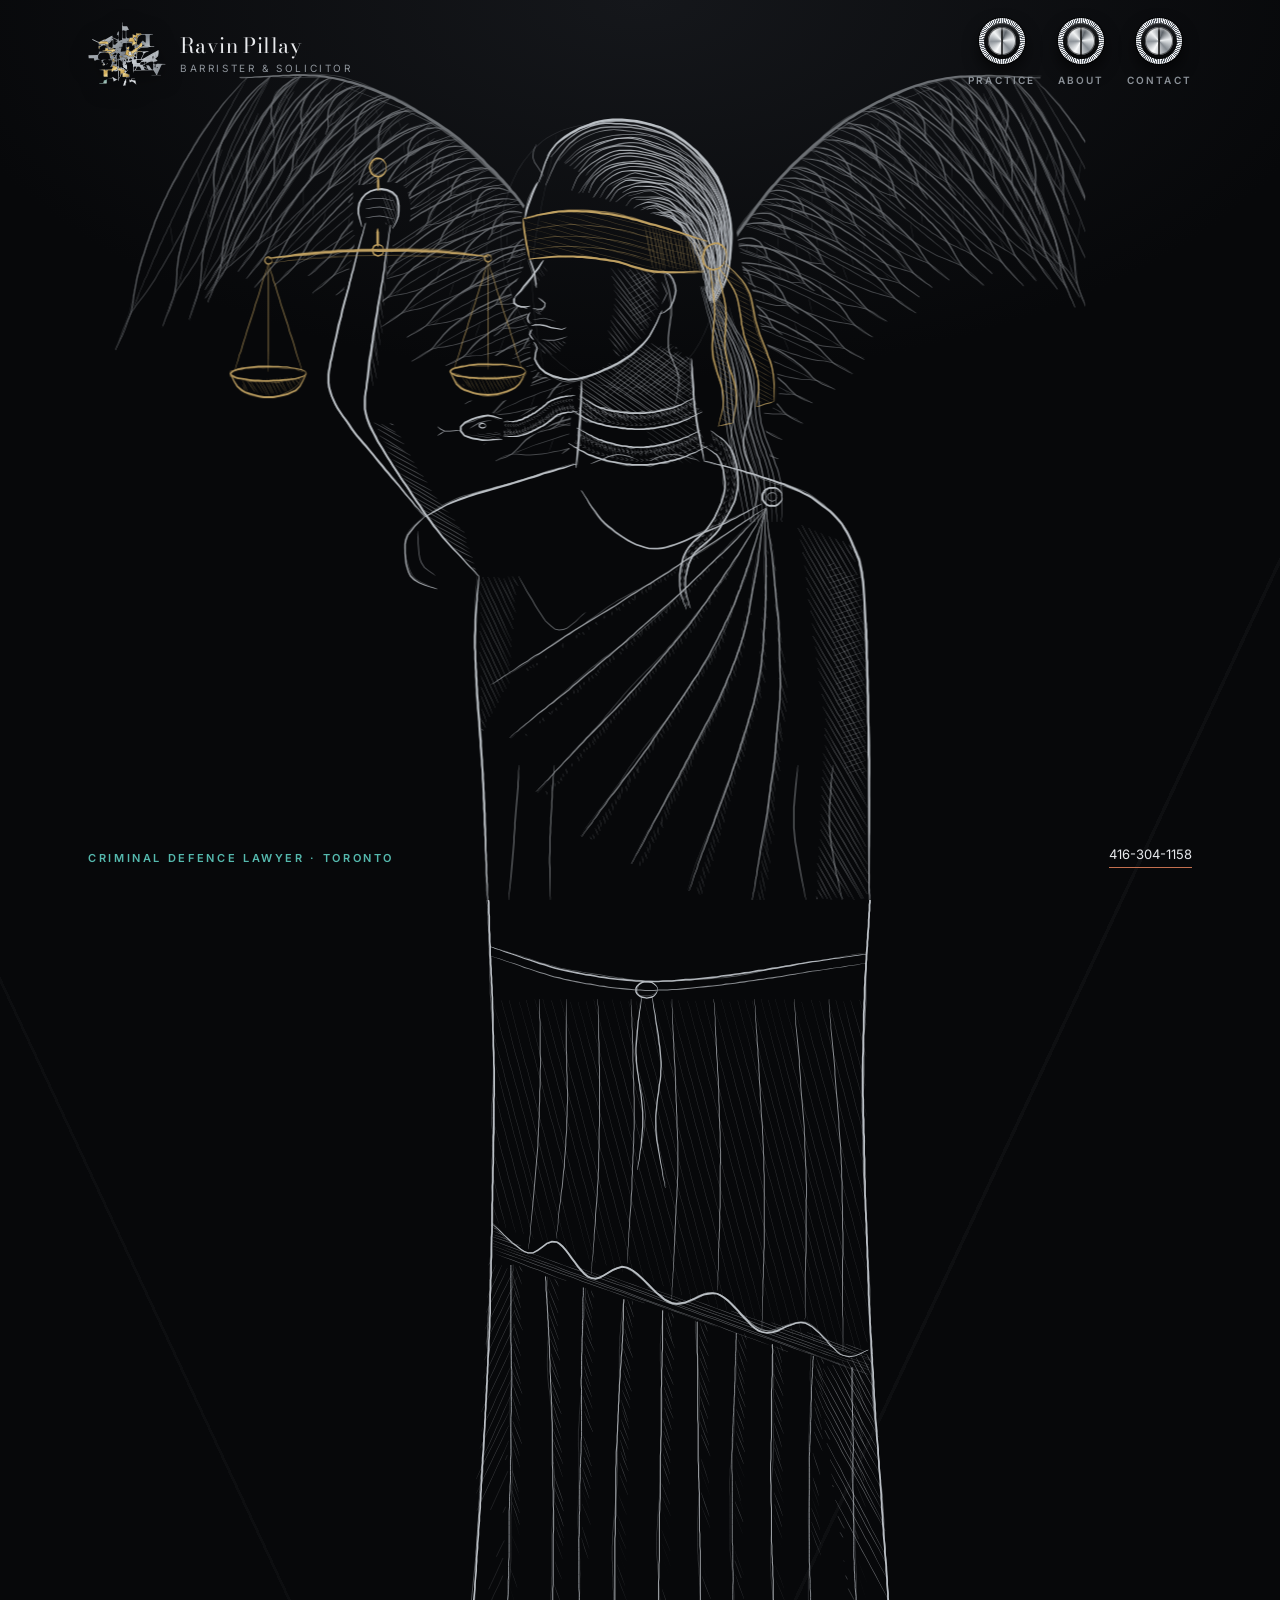
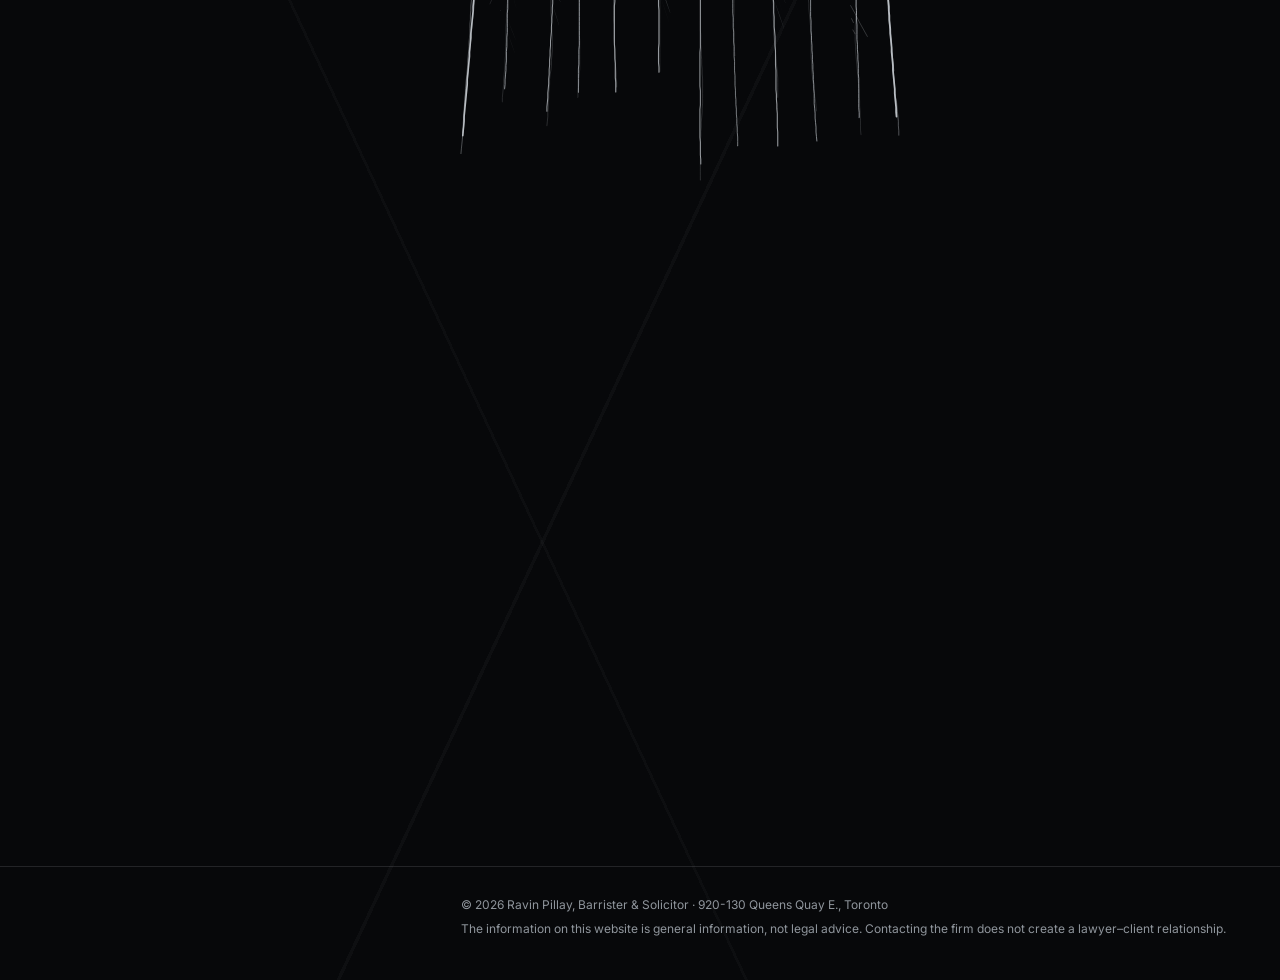
==== commit 66a0a1c5: "Tap the inscription to fade to its English translation in gold The pedestal inscription is now a but" ====
--- a/index.html
+++ b/index.html
@@ -10,7 +10,7 @@
   <link rel="preconnect" href="https://fonts.googleapis.com">
   <link rel="preconnect" href="https://fonts.gstatic.com" crossorigin>
   <link href="https://fonts.googleapis.com/css2?family=Bodoni+Moda:opsz,wght@6..96,400;6..96,500&family=Inter:wght@400;500;600&display=swap" rel="stylesheet">
-  <link rel="stylesheet" href="assets/styles.css?v=2026-10-30p">
+  <link rel="stylesheet" href="assets/styles.css?v=2026-10-30q">
   <script>
     try {
       // Refreshing the browser always brings the visitor back to the home page
@@ -19,7 +19,7 @@
       var reloaded = nav ? nav.type === 'reload' : performance.navigation && performance.navigation.type === 1;
       var ours = sessionStorage.getItem('bfReload');
       sessionStorage.removeItem('bfReload');
-      if (reloaded && !ours && !/(^|\/)(index\.html)?$/.test(location.pathname)) location.replace('index.html?v=2026-10-30p');
+      if (reloaded && !ours && !/(^|\/)(index\.html)?$/.test(location.pathname)) location.replace('index.html?v=2026-10-30q');
     } catch (e) {}
     // Info pages: keep the text hidden until assets/type.js types it in.
     if (!/is-home/.test(document.documentElement.className) && !matchMedia('(prefers-reduced-motion: reduce)').matches)
@@ -36,14 +36,14 @@
 
   <header class="site-header">
     <div class="wrap">
-      <a class="brand" href="index.html?v=2026-10-30p" aria-label="Ravin Pillay Law, home">
+      <a class="brand" href="index.html?v=2026-10-30q" aria-label="Ravin Pillay Law, home">
         <img src="assets/logo.svg" alt="" width="190" height="157">
         <span class="brand-text"><b>Ravin Pillay</b><small>Barrister &amp; Solicitor</small></span>
       </a>
       <nav class="knobs" aria-label="Main">
-        <a class="knob" href="practice.html?v=2026-10-30p"><span class="dial" aria-hidden="true"></span><span class="knob-label">Practice</span></a>
-        <a class="knob" href="about.html?v=2026-10-30p"><span class="dial" aria-hidden="true"></span><span class="knob-label">About</span></a>
-        <a class="knob" href="contact.html?v=2026-10-30p"><span class="dial" aria-hidden="true"></span><span class="knob-label">Contact</span></a>
+        <a class="knob" href="practice.html?v=2026-10-30q"><span class="dial" aria-hidden="true"></span><span class="knob-label">Practice</span></a>
+        <a class="knob" href="about.html?v=2026-10-30q"><span class="dial" aria-hidden="true"></span><span class="knob-label">About</span></a>
+        <a class="knob" href="contact.html?v=2026-10-30q"><span class="dial" aria-hidden="true"></span><span class="knob-label">Contact</span></a>
       </nav>
     </div>
   </header>
@@ -64,7 +64,10 @@
     <!-- The rest of the statue is drawn here as the visitor scrolls; the inscription sits on the pedestal. -->
     <section class="statue-lower" data-lady-justice-lower>
       <blockquote class="inscription" data-inscription>
-        <p lang="la">&ldquo;Actus non facit reum nisi mens sit rea.&rdquo;</p>
+        <button type="button" class="inscription-toggle" aria-pressed="false" title="Tap for the English translation">
+          <span class="latin" lang="la">&ldquo;Actus non facit reum nisi mens sit rea.&rdquo;</span>
+          <span class="english" aria-hidden="true">&ldquo;The act does not make a person guilty unless the mind is also guilty.&rdquo;</span>
+        </button>
       </blockquote>
     </section>
   </main>
@@ -76,8 +79,8 @@
     </div>
   </footer>
 
-  <script src="assets/site.js?v=2026-10-30p"></script>
-  <script src="assets/lady-justice-data.js?v=2026-10-30p"></script>
-  <script src="assets/lady-justice.js?v=2026-10-30p"></script>
+  <script src="assets/site.js?v=2026-10-30q"></script>
+  <script src="assets/lady-justice-data.js?v=2026-10-30q"></script>
+  <script src="assets/lady-justice.js?v=2026-10-30q"></script>
 </body>
 </html>
--- a/assets/styles.css
+++ b/assets/styles.css
@@ -175,17 +175,43 @@
 .statue-lower { position: relative; overflow: hidden; }
 .statue-lower .art-canvas { position: absolute; top: 0; opacity: .9; pointer-events: none; }
 .inscription { margin: 0 auto; padding: 96px 24px; max-width: 640px; text-align: center; }
-.inscription p {
+/* the inscription is a button: tap it to fade between the Latin and its English translation */
+.inscription-toggle {
+  display: grid;
+  width: 100%;
   margin: 0;
+  padding: 0;
+  border: 0;
+  background: none;
+  font: inherit;
+  text-align: center;
+  cursor: pointer;
+  -webkit-tap-highlight-color: transparent;
+}
+.inscription-toggle:focus-visible { outline: 1px solid var(--teal); outline-offset: 6px; }
+.inscription .latin, .inscription .english {
+  grid-area: 1 / 1;                 /* both in the same spot, so nothing moves */
+  align-self: center;
   font-family: "Bodoni Moda", Georgia, serif;
   font-style: italic;
   font-size: 1.15em;
   line-height: 1.45;
-  background: linear-gradient(180deg, #fbfbfc 0%, #c3c8ce 40%, #858c94 60%, #dfe2e5 100%);
+  text-wrap: balance;
   -webkit-background-clip: text;
   background-clip: text;
   color: transparent;
-}
+  transition: opacity .9s ease, filter .9s ease;
+}
+.inscription .latin { background-image: linear-gradient(180deg, #fbfbfc 0%, #c3c8ce 40%, #858c94 60%, #dfe2e5 100%); }
+/* the English reads in gold leaf (the one place text is gold, by request) */
+.inscription .english {
+  background-image: linear-gradient(180deg, #f6e6b0 0%, #d6b264 45%, #a8843d 62%, #ecd48f 100%);
+  font-size: .95em;
+  opacity: 0;
+  filter: blur(4px);
+}
+.inscription.translated .latin { opacity: 0; filter: blur(4px); }
+.inscription.translated .english { opacity: 1; filter: none; }
 /* placed on the pedestal panel by the script; appears once the serpent is drawn */
 .inscription.placed {
   position: absolute;
@@ -197,10 +223,12 @@
   justify-content: center;
   opacity: 0;
   filter: blur(6px);
+  pointer-events: none;
   transition: opacity 1.8s ease, filter 1.8s ease;
 }
-.inscription.placed p { font-size: 1.4em; text-wrap: balance; }  /* short maxim: engrave it larger, lines evened out */
-.inscription.shown { opacity: 1; filter: none; }
+.inscription.placed .latin { font-size: 1.4em; }      /* short maxim: engrave it larger */
+.inscription.placed .english { font-size: 1.05em; }
+.inscription.shown { opacity: 1; filter: none; pointer-events: auto; }
 .home-foot {
   position: absolute;
   inset: auto 0 0;
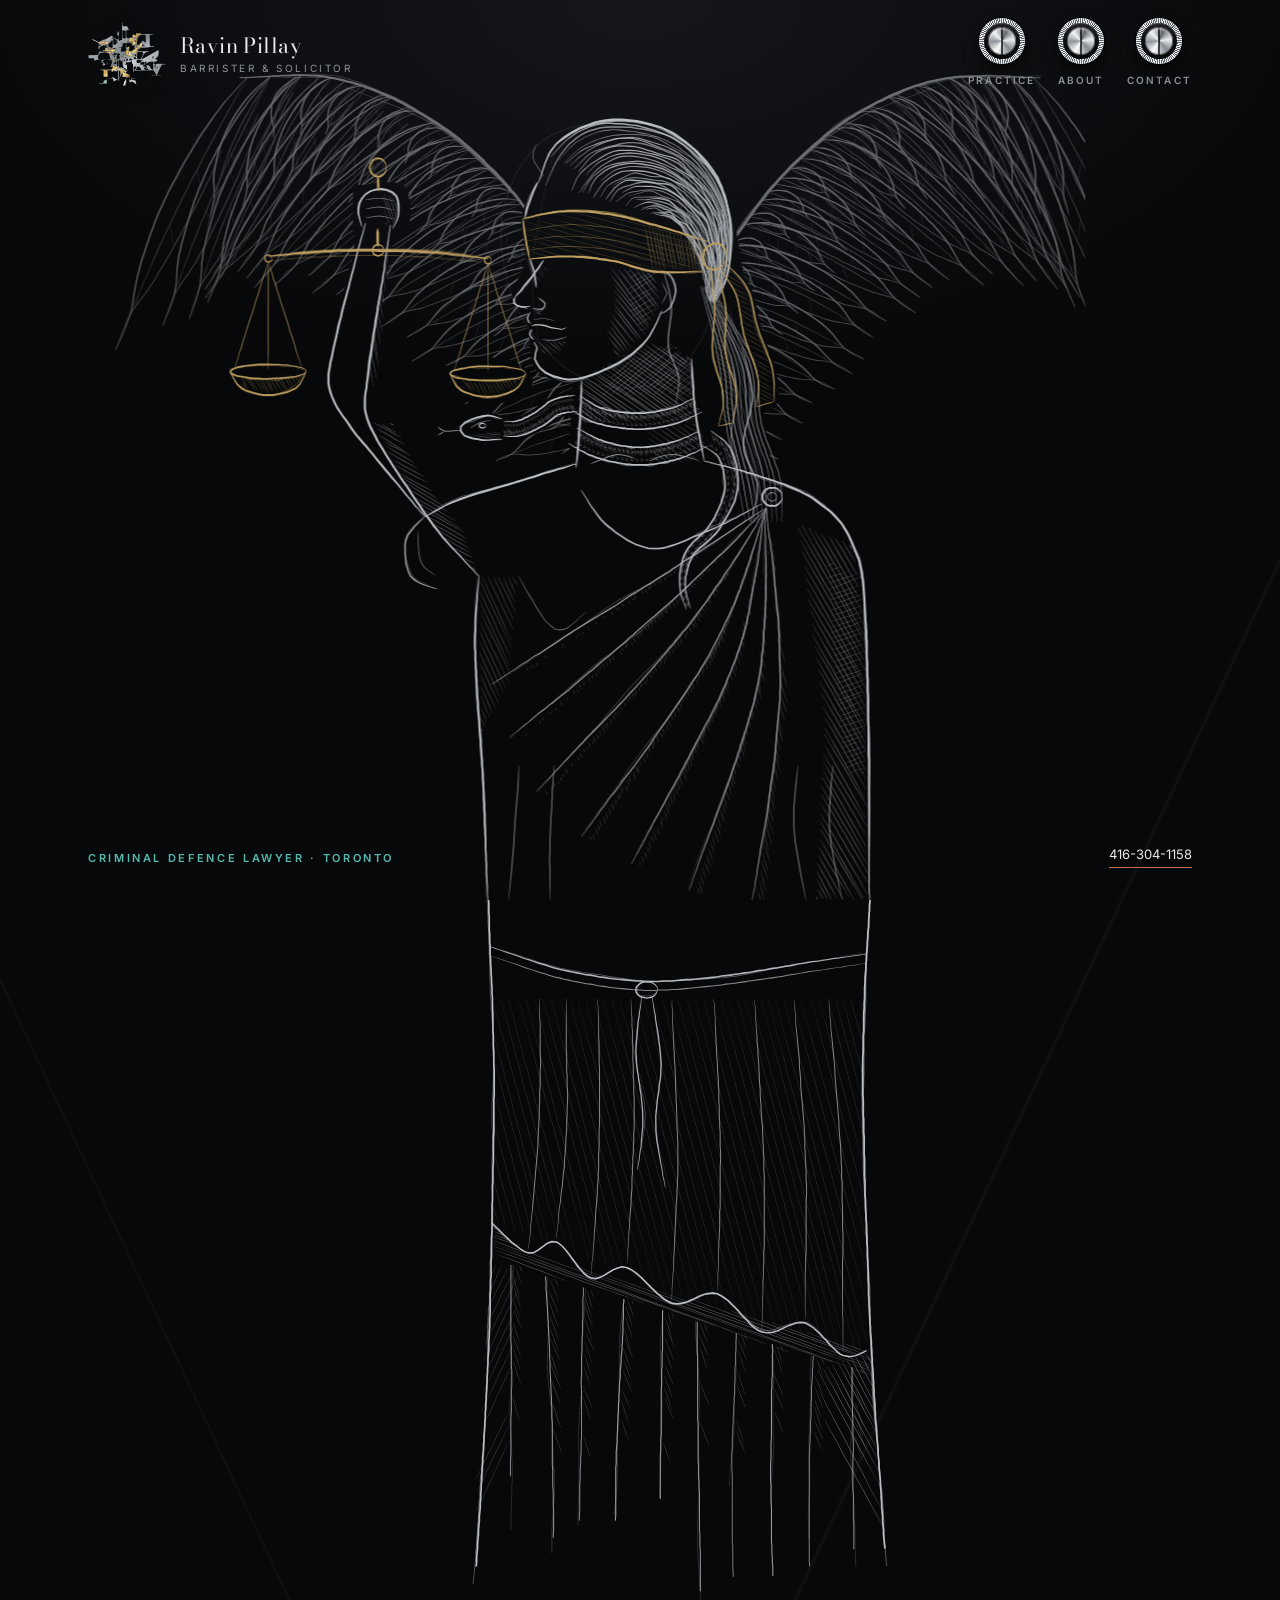
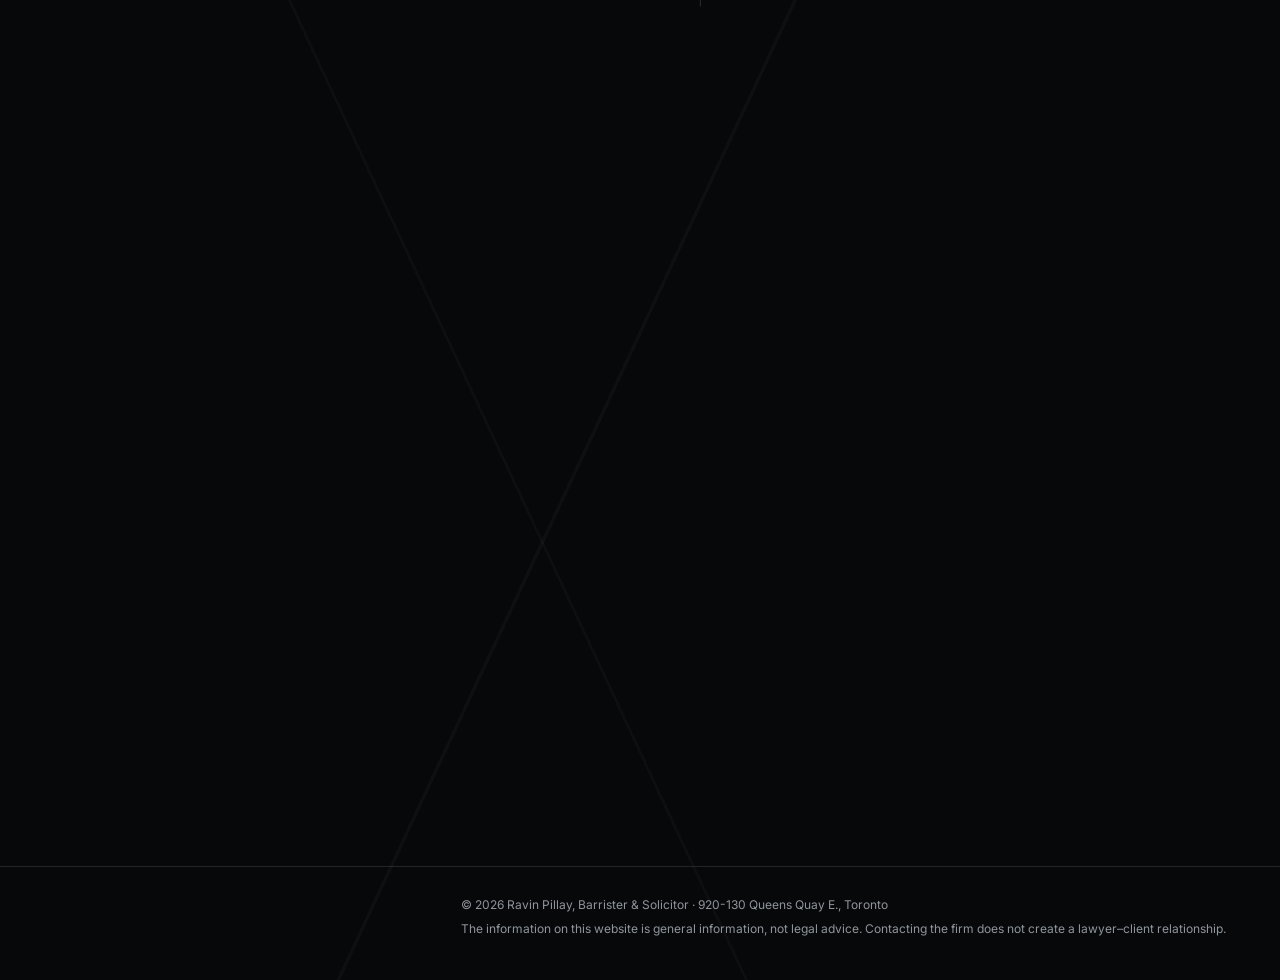
==== commit d49eff5e: "Inscription glows gold and re-types between Latin and English Tapping the inscription makes the word" ====
--- a/index.html
+++ b/index.html
@@ -10,7 +10,7 @@
   <link rel="preconnect" href="https://fonts.googleapis.com">
   <link rel="preconnect" href="https://fonts.gstatic.com" crossorigin>
   <link href="https://fonts.googleapis.com/css2?family=Bodoni+Moda:opsz,wght@6..96,400;6..96,500&family=Inter:wght@400;500;600&display=swap" rel="stylesheet">
-  <link rel="stylesheet" href="assets/styles.css?v=2026-10-30q">
+  <link rel="stylesheet" href="assets/styles.css?v=2026-10-30r">
   <script>
     try {
       // Refreshing the browser always brings the visitor back to the home page
@@ -19,7 +19,7 @@
       var reloaded = nav ? nav.type === 'reload' : performance.navigation && performance.navigation.type === 1;
       var ours = sessionStorage.getItem('bfReload');
       sessionStorage.removeItem('bfReload');
-      if (reloaded && !ours && !/(^|\/)(index\.html)?$/.test(location.pathname)) location.replace('index.html?v=2026-10-30q');
+      if (reloaded && !ours && !/(^|\/)(index\.html)?$/.test(location.pathname)) location.replace('index.html?v=2026-10-30r');
     } catch (e) {}
     // Info pages: keep the text hidden until assets/type.js types it in.
     if (!/is-home/.test(document.documentElement.className) && !matchMedia('(prefers-reduced-motion: reduce)').matches)
@@ -36,14 +36,14 @@
 
   <header class="site-header">
     <div class="wrap">
-      <a class="brand" href="index.html?v=2026-10-30q" aria-label="Ravin Pillay Law, home">
+      <a class="brand" href="index.html?v=2026-10-30r" aria-label="Ravin Pillay Law, home">
         <img src="assets/logo.svg" alt="" width="190" height="157">
         <span class="brand-text"><b>Ravin Pillay</b><small>Barrister &amp; Solicitor</small></span>
       </a>
       <nav class="knobs" aria-label="Main">
-        <a class="knob" href="practice.html?v=2026-10-30q"><span class="dial" aria-hidden="true"></span><span class="knob-label">Practice</span></a>
-        <a class="knob" href="about.html?v=2026-10-30q"><span class="dial" aria-hidden="true"></span><span class="knob-label">About</span></a>
-        <a class="knob" href="contact.html?v=2026-10-30q"><span class="dial" aria-hidden="true"></span><span class="knob-label">Contact</span></a>
+        <a class="knob" href="practice.html?v=2026-10-30r"><span class="dial" aria-hidden="true"></span><span class="knob-label">Practice</span></a>
+        <a class="knob" href="about.html?v=2026-10-30r"><span class="dial" aria-hidden="true"></span><span class="knob-label">About</span></a>
+        <a class="knob" href="contact.html?v=2026-10-30r"><span class="dial" aria-hidden="true"></span><span class="knob-label">Contact</span></a>
       </nav>
     </div>
   </header>
@@ -64,9 +64,9 @@
     <!-- The rest of the statue is drawn here as the visitor scrolls; the inscription sits on the pedestal. -->
     <section class="statue-lower" data-lady-justice-lower>
       <blockquote class="inscription" data-inscription>
-        <button type="button" class="inscription-toggle" aria-pressed="false" title="Tap for the English translation">
-          <span class="latin" lang="la">&ldquo;Actus non facit reum nisi mens sit rea.&rdquo;</span>
-          <span class="english" aria-hidden="true">&ldquo;The act does not make a person guilty unless the mind is also guilty.&rdquo;</span>
+        <button type="button" class="inscription-toggle" aria-pressed="false" title="Tap for the English translation"
+                data-english="&ldquo;The act does not make a person guilty unless the mind is also guilty.&rdquo;">
+          <span class="words" lang="la">&ldquo;Actus non facit reum nisi mens sit rea.&rdquo;</span>
         </button>
       </blockquote>
     </section>
@@ -79,8 +79,8 @@
     </div>
   </footer>
 
-  <script src="assets/site.js?v=2026-10-30q"></script>
-  <script src="assets/lady-justice-data.js?v=2026-10-30q"></script>
-  <script src="assets/lady-justice.js?v=2026-10-30q"></script>
+  <script src="assets/site.js?v=2026-10-30r"></script>
+  <script src="assets/lady-justice-data.js?v=2026-10-30r"></script>
+  <script src="assets/lady-justice.js?v=2026-10-30r"></script>
 </body>
 </html>
--- a/assets/styles.css
+++ b/assets/styles.css
@@ -189,29 +189,25 @@
   -webkit-tap-highlight-color: transparent;
 }
 .inscription-toggle:focus-visible { outline: 1px solid var(--teal); outline-offset: 6px; }
-.inscription .latin, .inscription .english {
-  grid-area: 1 / 1;                 /* both in the same spot, so nothing moves */
-  align-self: center;
+.inscription .words {
   font-family: "Bodoni Moda", Georgia, serif;
   font-style: italic;
   font-size: 1.15em;
   line-height: 1.45;
+  min-height: 1.45em;
   text-wrap: balance;
+  background-image: linear-gradient(180deg, #fbfbfc 0%, #c3c8ce 40%, #858c94 60%, #dfe2e5 100%);
   -webkit-background-clip: text;
   background-clip: text;
   color: transparent;
-  transition: opacity .9s ease, filter .9s ease;
-}
-.inscription .latin { background-image: linear-gradient(180deg, #fbfbfc 0%, #c3c8ce 40%, #858c94 60%, #dfe2e5 100%); }
-/* the English reads in gold leaf (the one place text is gold, by request) */
-.inscription .english {
-  background-image: linear-gradient(180deg, #f6e6b0 0%, #d6b264 45%, #a8843d 62%, #ecd48f 100%);
-  font-size: .95em;
-  opacity: 0;
-  filter: blur(4px);
-}
-.inscription.translated .latin { opacity: 0; filter: blur(4px); }
-.inscription.translated .english { opacity: 1; filter: none; }
+  transition: filter .45s ease;
+}
+/* tapped: the words glow, are re-typed in the other language, then the glow settles.
+   The English reads in gold leaf (the one place text is gold, by request). */
+.inscription.gold .words { background-image: linear-gradient(180deg, #f8e9b6 0%, #d8b466 45%, #ad8840 62%, #eed690 100%); }
+.inscription.glow .words {
+  filter: drop-shadow(0 0 5px rgba(244, 212, 130, .9)) drop-shadow(0 0 16px rgba(214, 178, 100, .6));
+}
 /* placed on the pedestal panel by the script; appears once the serpent is drawn */
 .inscription.placed {
   position: absolute;
@@ -226,8 +222,8 @@
   pointer-events: none;
   transition: opacity 1.8s ease, filter 1.8s ease;
 }
-.inscription.placed .latin { font-size: 1.4em; }      /* short maxim: engrave it larger */
-.inscription.placed .english { font-size: 1.05em; }
+.inscription.placed .words { font-size: 1.4em; }      /* short maxim: engrave it larger */
+.inscription.placed.english .words { font-size: 1.05em; }
 .inscription.shown { opacity: 1; filter: none; pointer-events: auto; }
 .home-foot {
   position: absolute;
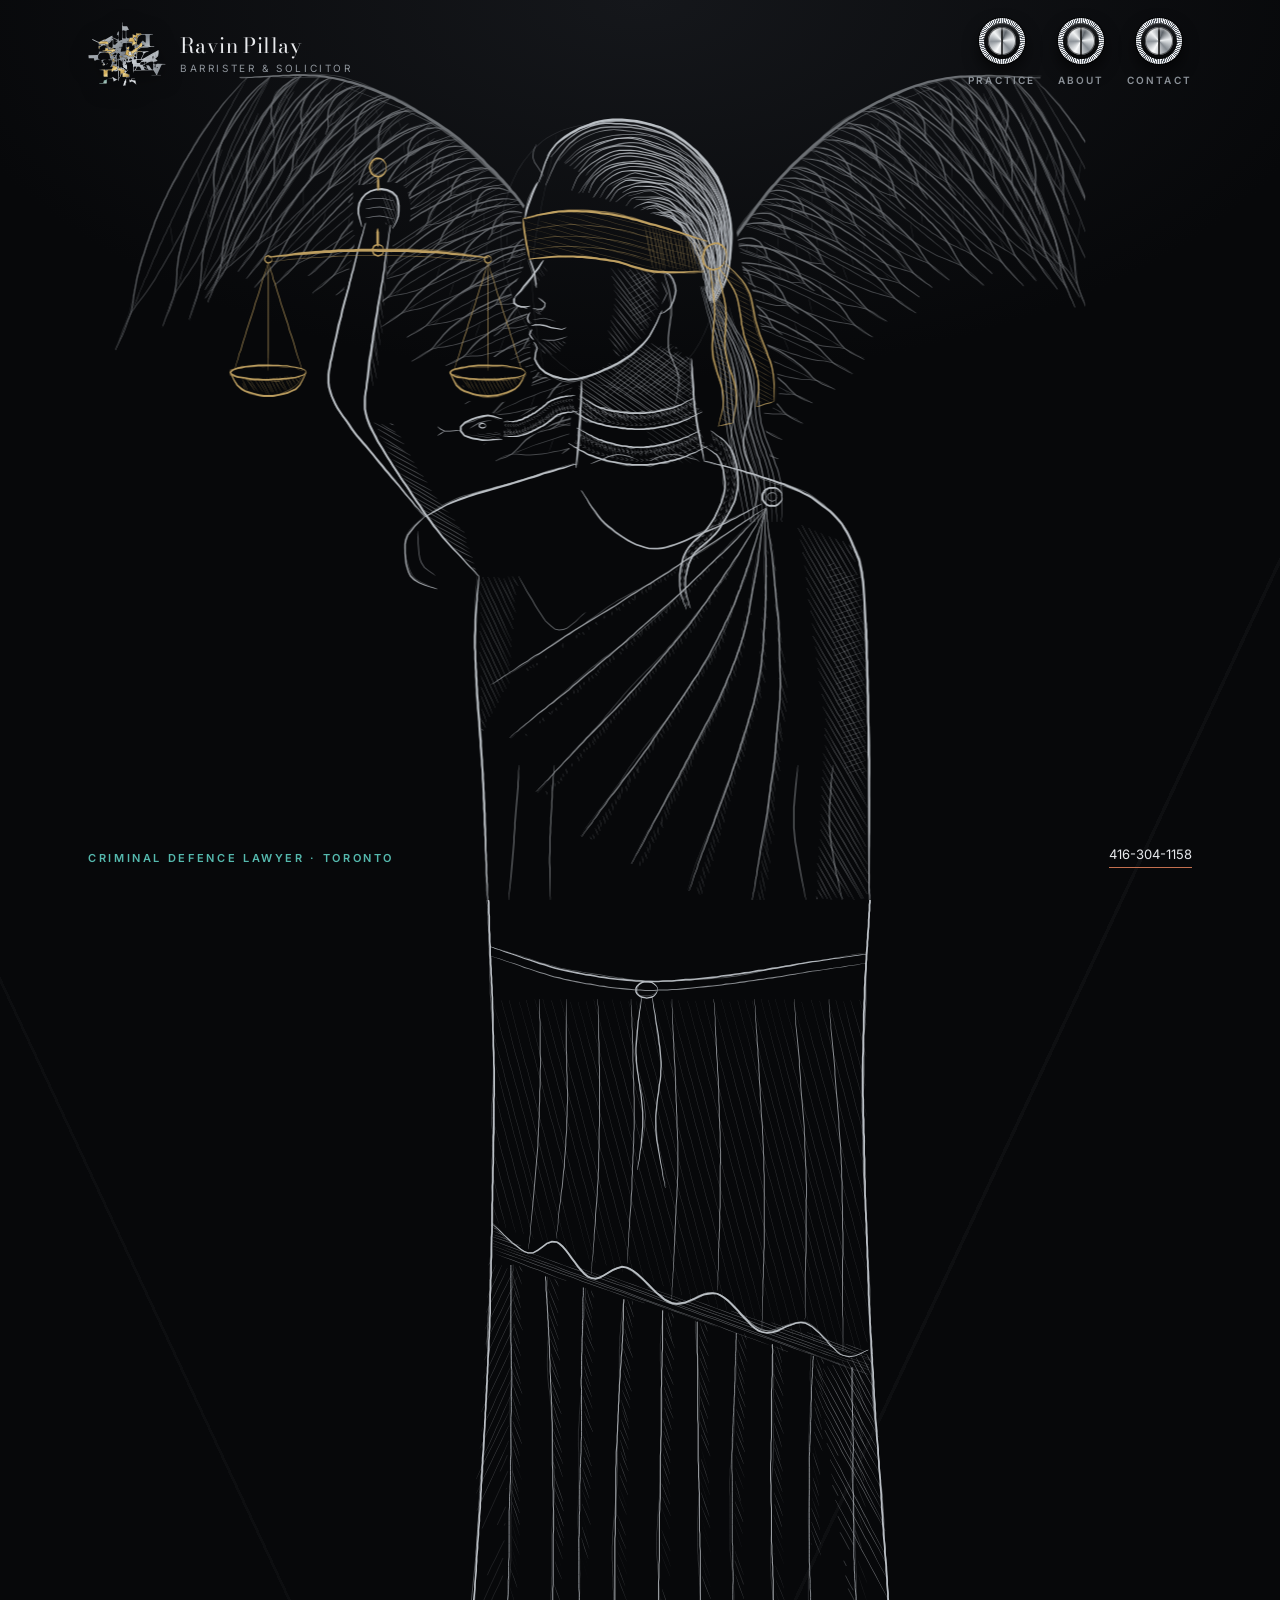
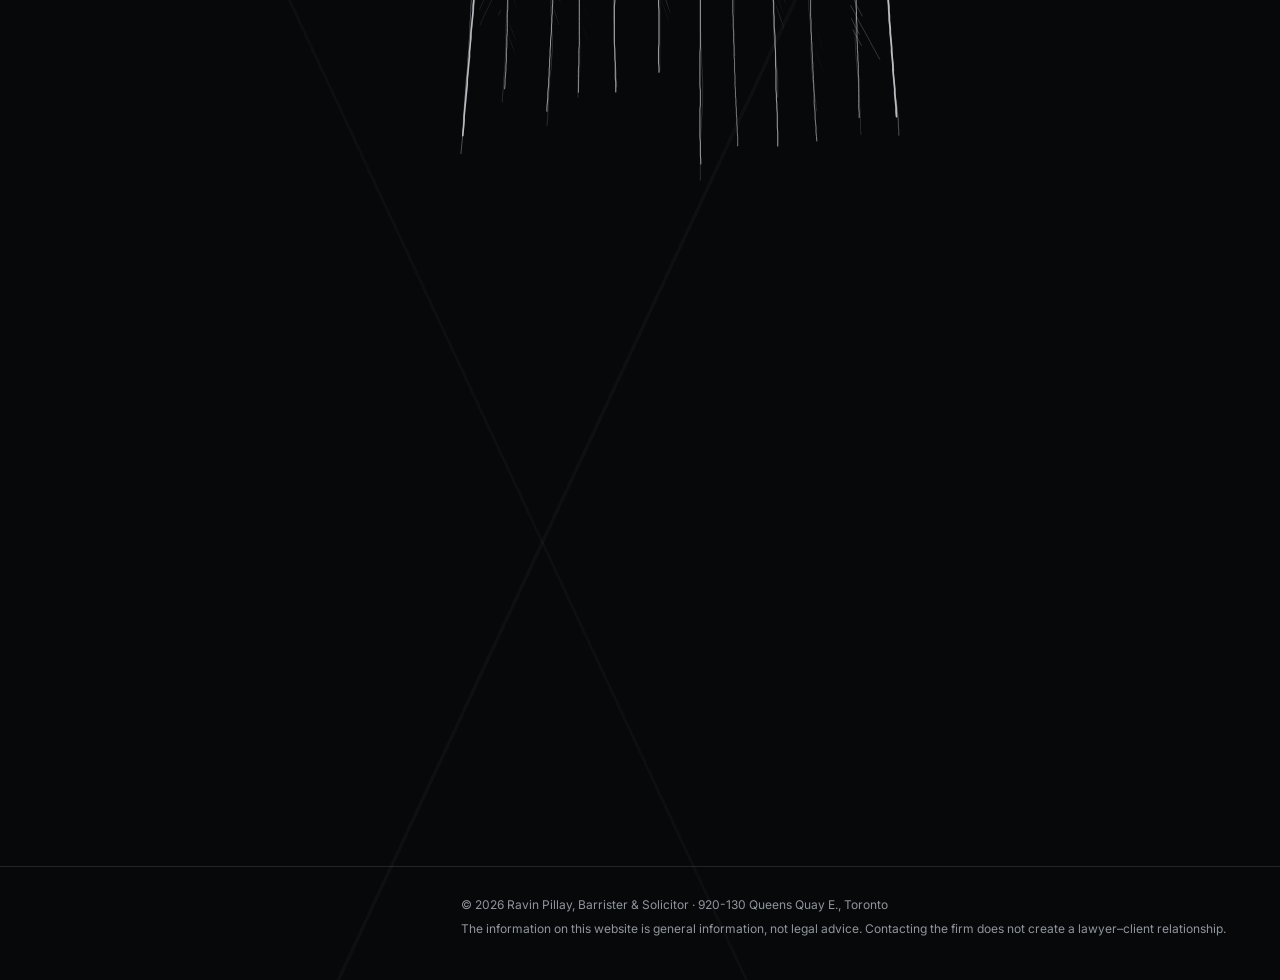
==== commit 14ae9cb6: "Inscription glows gold and fades to the other language, then settles Replace the re-typing: tapping " ====
--- a/index.html
+++ b/index.html
@@ -10,7 +10,7 @@
   <link rel="preconnect" href="https://fonts.googleapis.com">
   <link rel="preconnect" href="https://fonts.gstatic.com" crossorigin>
   <link href="https://fonts.googleapis.com/css2?family=Bodoni+Moda:opsz,wght@6..96,400;6..96,500&family=Inter:wght@400;500;600&display=swap" rel="stylesheet">
-  <link rel="stylesheet" href="assets/styles.css?v=2026-10-30r">
+  <link rel="stylesheet" href="assets/styles.css?v=2026-10-30s">
   <script>
     try {
       // Refreshing the browser always brings the visitor back to the home page
@@ -19,7 +19,7 @@
       var reloaded = nav ? nav.type === 'reload' : performance.navigation && performance.navigation.type === 1;
       var ours = sessionStorage.getItem('bfReload');
       sessionStorage.removeItem('bfReload');
-      if (reloaded && !ours && !/(^|\/)(index\.html)?$/.test(location.pathname)) location.replace('index.html?v=2026-10-30r');
+      if (reloaded && !ours && !/(^|\/)(index\.html)?$/.test(location.pathname)) location.replace('index.html?v=2026-10-30s');
     } catch (e) {}
     // Info pages: keep the text hidden until assets/type.js types it in.
     if (!/is-home/.test(document.documentElement.className) && !matchMedia('(prefers-reduced-motion: reduce)').matches)
@@ -36,14 +36,14 @@
 
   <header class="site-header">
     <div class="wrap">
-      <a class="brand" href="index.html?v=2026-10-30r" aria-label="Ravin Pillay Law, home">
+      <a class="brand" href="index.html?v=2026-10-30s" aria-label="Ravin Pillay Law, home">
         <img src="assets/logo.svg" alt="" width="190" height="157">
         <span class="brand-text"><b>Ravin Pillay</b><small>Barrister &amp; Solicitor</small></span>
       </a>
       <nav class="knobs" aria-label="Main">
-        <a class="knob" href="practice.html?v=2026-10-30r"><span class="dial" aria-hidden="true"></span><span class="knob-label">Practice</span></a>
-        <a class="knob" href="about.html?v=2026-10-30r"><span class="dial" aria-hidden="true"></span><span class="knob-label">About</span></a>
-        <a class="knob" href="contact.html?v=2026-10-30r"><span class="dial" aria-hidden="true"></span><span class="knob-label">Contact</span></a>
+        <a class="knob" href="practice.html?v=2026-10-30s"><span class="dial" aria-hidden="true"></span><span class="knob-label">Practice</span></a>
+        <a class="knob" href="about.html?v=2026-10-30s"><span class="dial" aria-hidden="true"></span><span class="knob-label">About</span></a>
+        <a class="knob" href="contact.html?v=2026-10-30s"><span class="dial" aria-hidden="true"></span><span class="knob-label">Contact</span></a>
       </nav>
     </div>
   </header>
@@ -64,9 +64,9 @@
     <!-- The rest of the statue is drawn here as the visitor scrolls; the inscription sits on the pedestal. -->
     <section class="statue-lower" data-lady-justice-lower>
       <blockquote class="inscription" data-inscription>
-        <button type="button" class="inscription-toggle" aria-pressed="false" title="Tap for the English translation"
-                data-english="&ldquo;The act does not make a person guilty unless the mind is also guilty.&rdquo;">
-          <span class="words" lang="la">&ldquo;Actus non facit reum nisi mens sit rea.&rdquo;</span>
+        <button type="button" class="inscription-toggle" aria-pressed="false" title="Tap for the English translation">
+          <span class="words latin" lang="la"><span class="steel-ink">&ldquo;Actus non facit reum nisi mens sit rea.&rdquo;</span><span class="gold-ink" aria-hidden="true">&ldquo;Actus non facit reum nisi mens sit rea.&rdquo;</span></span>
+          <span class="words english" lang="en" aria-hidden="true"><span class="steel-ink">&ldquo;The act does not make a person guilty unless the mind is also guilty.&rdquo;</span><span class="gold-ink" aria-hidden="true">&ldquo;The act does not make a person guilty unless the mind is also guilty.&rdquo;</span></span>
         </button>
       </blockquote>
     </section>
@@ -79,8 +79,8 @@
     </div>
   </footer>
 
-  <script src="assets/site.js?v=2026-10-30r"></script>
-  <script src="assets/lady-justice-data.js?v=2026-10-30r"></script>
-  <script src="assets/lady-justice.js?v=2026-10-30r"></script>
+  <script src="assets/site.js?v=2026-10-30s"></script>
+  <script src="assets/lady-justice-data.js?v=2026-10-30s"></script>
+  <script src="assets/lady-justice.js?v=2026-10-30s"></script>
 </body>
 </html>
--- a/assets/styles.css
+++ b/assets/styles.css
@@ -189,25 +189,37 @@
   -webkit-tap-highlight-color: transparent;
 }
 .inscription-toggle:focus-visible { outline: 1px solid var(--teal); outline-offset: 6px; }
+/* Tapped: the words glow gold, fade over to the other language, then the glow
+   settles back to steel. Gold shows only while glowing. Each language has a steel
+   and a gold copy stacked, so the colour change itself can fade. */
 .inscription .words {
+  grid-area: 1 / 1;                 /* both languages in the same spot, so nothing moves */
+  align-self: center;
+  display: grid;
   font-family: "Bodoni Moda", Georgia, serif;
   font-style: italic;
   font-size: 1.15em;
   line-height: 1.45;
-  min-height: 1.45em;
   text-wrap: balance;
-  background-image: linear-gradient(180deg, #fbfbfc 0%, #c3c8ce 40%, #858c94 60%, #dfe2e5 100%);
+  transition: opacity .7s ease, filter .45s ease;
+}
+.inscription .words > span {
+  grid-area: 1 / 1;
   -webkit-background-clip: text;
   background-clip: text;
   color: transparent;
-  transition: filter .45s ease;
-}
-/* tapped: the words glow, are re-typed in the other language, then the glow settles.
-   The English reads in gold leaf (the one place text is gold, by request). */
-.inscription.gold .words { background-image: linear-gradient(180deg, #f8e9b6 0%, #d8b466 45%, #ad8840 62%, #eed690 100%); }
-.inscription.glow .words {
-  filter: drop-shadow(0 0 5px rgba(244, 212, 130, .9)) drop-shadow(0 0 16px rgba(214, 178, 100, .6));
-}
+}
+.inscription .steel-ink { background-image: linear-gradient(180deg, #fbfbfc 0%, #c3c8ce 40%, #858c94 60%, #dfe2e5 100%); }
+.inscription .gold-ink {
+  background-image: linear-gradient(180deg, #f8e9b6 0%, #d8b466 45%, #ad8840 62%, #eed690 100%);
+  opacity: 0;
+  transition: opacity .45s ease;
+}
+.inscription .english { opacity: 0; }
+.inscription.translated .latin { opacity: 0; }
+.inscription.translated .english { opacity: 1; }
+.inscription.glow .gold-ink { opacity: 1; }
+.inscription.glow .words { filter: drop-shadow(0 0 5px rgba(244, 212, 130, .9)) drop-shadow(0 0 16px rgba(214, 178, 100, .6)); }
 /* placed on the pedestal panel by the script; appears once the serpent is drawn */
 .inscription.placed {
   position: absolute;
@@ -222,8 +234,8 @@
   pointer-events: none;
   transition: opacity 1.8s ease, filter 1.8s ease;
 }
-.inscription.placed .words { font-size: 1.4em; }      /* short maxim: engrave it larger */
-.inscription.placed.english .words { font-size: 1.05em; }
+.inscription.placed .latin { font-size: 1.4em; }      /* short maxim: engrave it larger */
+.inscription.placed .english { font-size: 1.05em; }
 .inscription.shown { opacity: 1; filter: none; pointer-events: auto; }
 .home-foot {
   position: absolute;
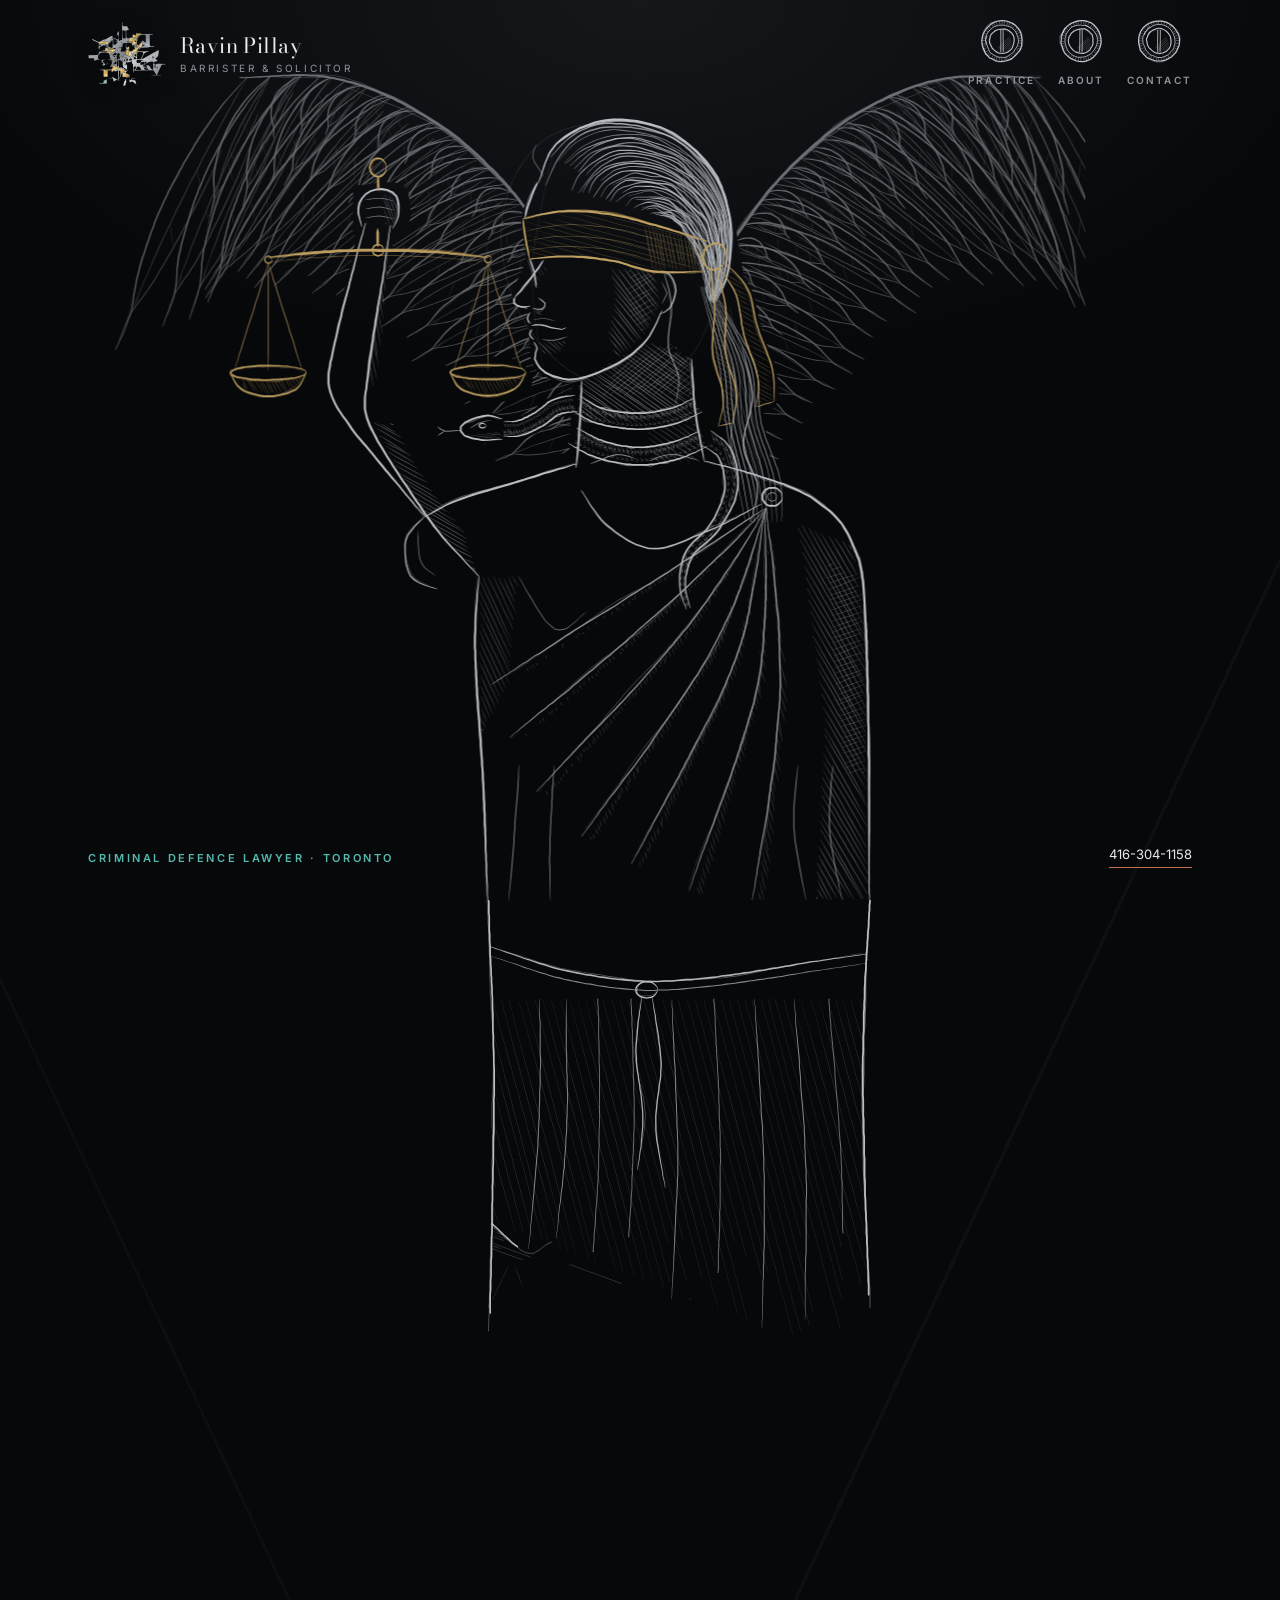
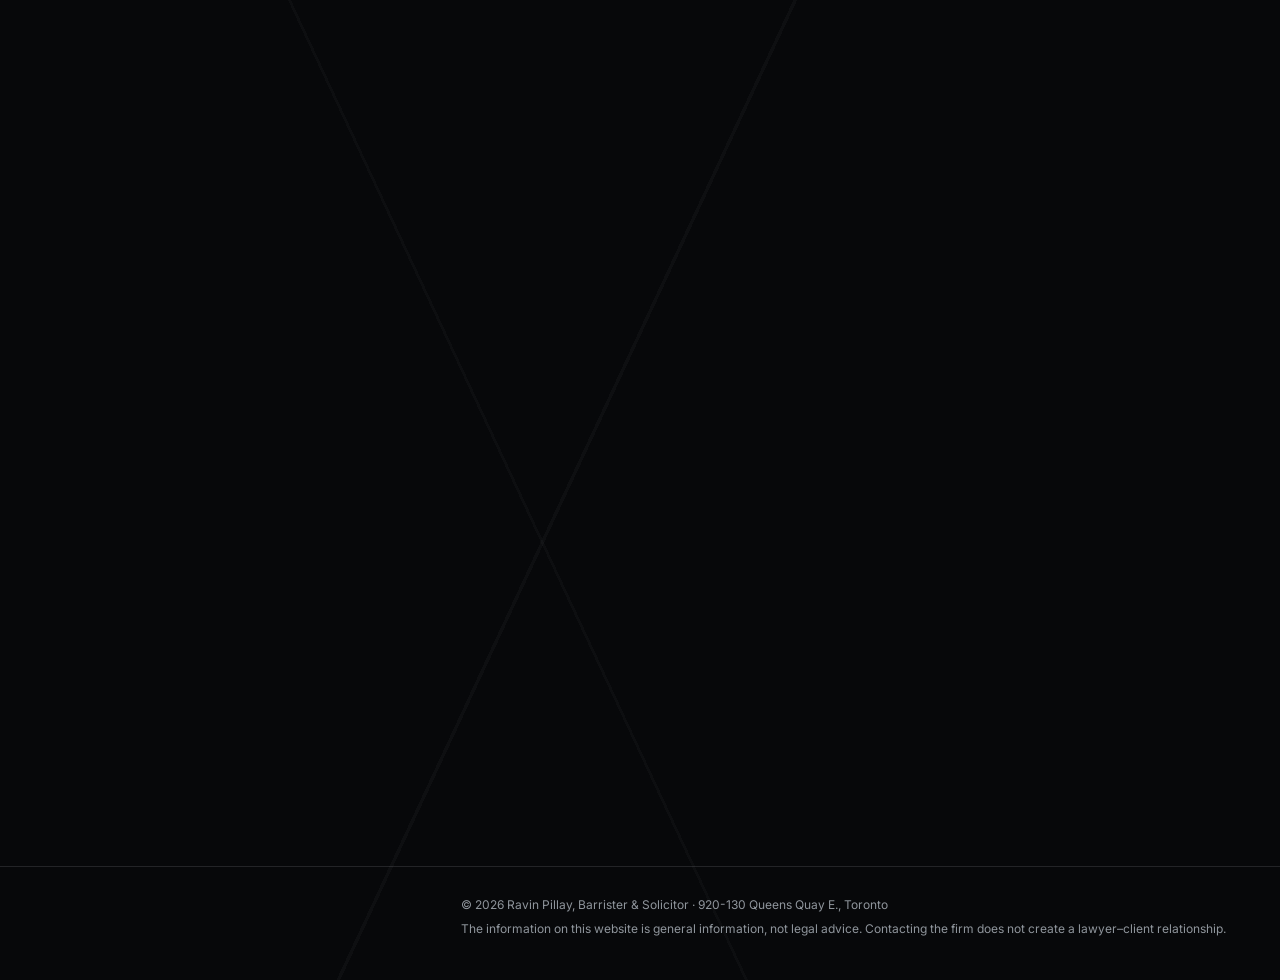
==== commit 93f457a7: "Draw the navigation knobs as pencil sketches that sketch in on load The knobs are now hand-drawn in " ====
--- a/index.html
+++ b/index.html
@@ -10,7 +10,7 @@
   <link rel="preconnect" href="https://fonts.googleapis.com">
   <link rel="preconnect" href="https://fonts.gstatic.com" crossorigin>
   <link href="https://fonts.googleapis.com/css2?family=Bodoni+Moda:opsz,wght@6..96,400;6..96,500&family=Inter:wght@400;500;600&display=swap" rel="stylesheet">
-  <link rel="stylesheet" href="assets/styles.css?v=2026-10-30s">
+  <link rel="stylesheet" href="assets/styles.css?v=2026-11-08a">
   <script>
     try {
       // Refreshing the browser always brings the visitor back to the home page
@@ -19,7 +19,7 @@
       var reloaded = nav ? nav.type === 'reload' : performance.navigation && performance.navigation.type === 1;
       var ours = sessionStorage.getItem('bfReload');
       sessionStorage.removeItem('bfReload');
-      if (reloaded && !ours && !/(^|\/)(index\.html)?$/.test(location.pathname)) location.replace('index.html?v=2026-10-30s');
+      if (reloaded && !ours && !/(^|\/)(index\.html)?$/.test(location.pathname)) location.replace('index.html?v=2026-11-08a');
     } catch (e) {}
     // Info pages: keep the text hidden until assets/type.js types it in.
     if (!/is-home/.test(document.documentElement.className) && !matchMedia('(prefers-reduced-motion: reduce)').matches)
@@ -36,14 +36,14 @@
 
   <header class="site-header">
     <div class="wrap">
-      <a class="brand" href="index.html?v=2026-10-30s" aria-label="Ravin Pillay Law, home">
+      <a class="brand" href="index.html?v=2026-11-08a" aria-label="Ravin Pillay Law, home">
         <img src="assets/logo.svg" alt="" width="190" height="157">
         <span class="brand-text"><b>Ravin Pillay</b><small>Barrister &amp; Solicitor</small></span>
       </a>
       <nav class="knobs" aria-label="Main">
-        <a class="knob" href="practice.html?v=2026-10-30s"><span class="dial" aria-hidden="true"></span><span class="knob-label">Practice</span></a>
-        <a class="knob" href="about.html?v=2026-10-30s"><span class="dial" aria-hidden="true"></span><span class="knob-label">About</span></a>
-        <a class="knob" href="contact.html?v=2026-10-30s"><span class="dial" aria-hidden="true"></span><span class="knob-label">Contact</span></a>
+        <a class="knob" href="practice.html?v=2026-11-08a"><span class="dial" aria-hidden="true"><svg class="knob-sketch" viewBox="-25 -25 50 50" fill="none" stroke="currentColor" stroke-linecap="round" stroke-linejoin="round"><path d="M-17.25,14.24 L-18.93,11.61 L-20.19,8.77 L-21.11,5.84 L-21.67,2.82 L-21.96,-0.23 L-21.62,-3.28 L-20.89,-6.25 L-19.74,-9.08 L-18.21,-11.70 L-16.37,-14.11 L-14.19,-16.20 L-11.99,-18.32 L-9.31,-19.83 L-6.54,-21.22 L-3.48,-21.72 L-0.41,-22.12 L2.69,-22.01 L5.74,-21.43 L8.64,-20.35 L11.53,-19.16 L14.20,-17.49 L16.31,-15.15 L18.33,-12.77 L19.83,-10.03 L20.87,-7.11 L21.35,-4.07 L21.72,-1.04 L21.54,1.99 L21.42,5.07 L20.48,8.00 L19.06,10.72 L16.92,12.94 L14.97,15.19 L12.82,17.30 L10.55,19.42 L7.64,20.45 L4.74,21.46 L1.70,21.89 L-1.40,22.29 L-4.53,22.01 L-7.59,21.25 L-10.28,19.60 L-13.31,18.51 L-15.35,16.04 L-17.85,14.06 L-18.77,10.92 L-20.22,8.24 L-21.20,5.34" stroke-width="1.3" stroke-opacity="0.95"/><path d="M-17.74,-14.62 L-15.33,-16.80 L-12.68,-18.61 L-9.87,-20.10 L-6.90,-21.19 L-3.84,-21.94 L-0.70,-22.14 L2.41,-21.83 L5.43,-21.12 L8.31,-20.04 L11.17,-18.86 L13.88,-17.29 L16.51,-15.47 L18.85,-13.21 L20.74,-10.52 L21.78,-7.41 L22.36,-4.21 L22.65,-1.01 L22.13,2.15 L21.82,5.31 L20.78,8.31 L19.21,11.05 L17.44,13.63 L15.05,15.65 L12.74,17.69 L10.15,19.39 L7.39,20.84 L4.44,21.98 L1.31,22.81 L-1.95,23.16 L-5.16,22.47 L-8.17,21.23 L-11.01,19.74 L-13.79,18.12 L-16.00,15.79 L-18.06,13.36 L-19.54,10.56 L-20.87,7.71 L-21.67,4.67 L-22.01,1.55 L-21.32,-1.52 L-21.25,-4.59 L-21.08,-7.80 L-19.91,-10.77 L-18.59,-13.77 L-16.23,-16.04 L-14.10,-18.54 L-11.36,-20.39 L-7.94,-20.67" stroke-width="0.6" stroke-opacity="0.45"/><path d="M18.56,-0.25 L21.26,-0.28 M18.75,2.20 L20.96,2.46 M18.02,5.47 L20.22,6.14 M16.77,7.80 L19.53,9.08 M15.87,9.93 L18.26,11.42 M13.97,12.59 L16.05,14.46 M12.28,13.80 L14.06,15.81 M10.32,15.70 L11.75,17.87 M7.88,16.56 L9.24,19.41 M4.87,17.80 L5.65,20.68 M3.04,18.31 L3.49,21.04 M-0.33,18.89 L-0.37,21.23 M-2.76,18.49 L-3.18,21.30 M-5.51,17.83 L-6.38,20.67 M-7.58,17.23 L-8.59,19.54 M-9.72,15.88 L-11.08,18.10 M-12.31,14.06 L-14.04,16.04 M-13.91,12.59 L-15.67,14.18 M-15.43,10.47 L-17.65,11.97 M-16.84,7.29 L-19.50,8.45 M-18.05,5.03 L-20.75,5.78 M-18.25,2.92 L-20.90,3.34 M-18.78,-0.43 L-21.60,-0.49 M-18.22,-2.75 L-21.04,-3.17 M-18.19,-4.96 L-20.37,-5.56 M-17.02,-7.33 L-19.42,-8.36 M-15.43,-10.06 L-17.97,-11.72 M-14.05,-11.85 L-16.25,-13.71 M-12.47,-13.98 L-14.22,-15.95 M-9.74,-15.98 L-11.01,-18.06 M-7.62,-16.65 L-8.98,-19.61 M-5.44,-17.97 L-6.21,-20.51 M-2.36,-18.52 L-2.74,-21.49 M0.12,-18.48 L0.14,-21.40 M2.31,-18.22 L2.72,-21.50 M5.42,-17.54 L6.37,-20.62 M7.36,-16.89 L8.49,-19.48 M10.00,-15.76 L11.33,-17.87 M11.73,-14.16 L13.73,-16.57 M14.09,-12.07 L16.22,-13.89 M15.46,-9.92 L17.89,-11.48 M16.77,-8.11 L19.07,-9.22 M17.87,-5.13 L20.49,-5.88 M18.65,-2.71 L21.10,-3.07" stroke-width=".55" stroke-opacity=".7"/><path d="M-17.14,3.19 L-17.60,0.75 L-17.75,-1.75 L-17.51,-4.27 L-16.76,-6.69 L-15.57,-8.93 L-14.00,-10.91 L-12.27,-12.71 L-10.34,-14.27 L-8.23,-15.58 L-5.91,-16.45 L-3.55,-17.13 L-1.09,-17.18 L1.34,-17.25 L3.73,-16.80 L6.07,-16.15 L8.48,-15.51 L10.75,-14.38 L12.54,-12.61 L14.36,-10.86 L15.53,-8.61 L16.48,-6.30 L17.25,-3.94 L17.83,-1.49 L17.92,1.03 L17.18,3.45 L16.44,5.80 L15.14,7.89 L13.76,9.85 L12.59,12.02 L10.62,13.47 L8.72,15.00 L6.62,16.30 L4.40,17.61 L1.88,18.00 L-0.66,17.72 L-3.18,17.69 L-5.56,16.85 L-7.86,15.87 L-9.95,14.52 L-12.15,13.26 L-13.68,11.24 L-14.62,8.90 L-15.47,6.65 L-16.30,4.42 L-16.91,2.11 L-17.88,-0.30 L-17.47,-2.78 L-16.51,-5.08" stroke-width="1" stroke-opacity="0.85"/><path d="M7.39,-11.37 L8.92,-10.23 L10.31,-8.92 L11.51,-7.42 L12.44,-5.74 L13.02,-3.91 L13.27,-2.02 L13.23,-0.14 L12.83,1.68 L12.51,3.47 L11.96,5.21 L11.29,6.94 L10.37,8.60 L9.10,10.00 L7.62,11.20 L6.00,12.20 L4.21,12.84 L2.36,13.25 L0.48,13.57 L-1.41,13.39 L-3.31,13.21 L-5.07,12.47 L-6.67,11.48 L-8.02,10.18 L-9.44,9.03 L-10.68,7.67 L-11.53,6.03 L-12.38,4.40 L-13.37,2.73 L-13.63,0.83 L-13.86,-1.11 L-12.97,-2.91 L-13.01,-4.91 L-12.14,-6.66 L-10.94,-8.18 L-9.41,-9.36 L-8.02,-10.60 L-6.52,-11.72 L-4.72,-12.28 L-2.85,-12.40 L-1.09,-12.75 L0.70,-12.82 L2.60,-13.16 L4.46,-12.77 L6.13,-11.87 L7.91,-11.15 L9.08,-9.60 L10.73,-8.55 L11.70,-6.89" stroke-width="1.15" stroke-opacity="0.95"/><path d="M-9.74,8.19 L-10.78,6.70 L-11.51,5.05 L-12.05,3.35 L-12.46,1.60 L-12.78,-0.19 L-12.97,-2.06 L-12.91,-4.00 L-12.25,-5.82 L-11.19,-7.43 L-9.97,-8.90 L-8.57,-10.20 L-7.03,-11.32 L-5.30,-12.09 L-3.56,-12.84 L-1.68,-13.13 L0.20,-12.82 L2.00,-12.50 L3.67,-11.80 L5.26,-11.05 L6.89,-10.36 L8.61,-9.63 L9.84,-8.26 L11.00,-6.83 L11.91,-5.21 L12.54,-3.46 L13.03,-1.66 L13.18,0.21 L13.33,2.14 L12.83,3.99 L11.95,5.70 L11.23,7.48 L9.70,8.69 L8.18,9.76 L6.56,10.59 L5.03,11.52 L3.35,12.14 L1.59,12.55 L-0.21,12.56 L-1.91,11.89 L-3.72,11.91 L-5.51,11.54 L-7.32,10.98 L-8.74,9.75 L-10.26,8.58 L-11.63,7.20 L-12.13,5.29 L-12.42,3.42 L-13.25,1.67" stroke-width="0.5" stroke-opacity="0.4"/><path d="M-1.34,-11.60 L-1.21,0.00 L-1.31,11.60" stroke-width="0.95" stroke-opacity="0.9"/><path d="M1.13,-11.60 L1.29,0.00 L1.35,11.60" stroke-width="0.95" stroke-opacity="0.9"/><path d="M-4.11,7.77 L7.77,-3.93 M-2.29,8.70 L8.70,-2.56 M-0.63,9.48 L9.48,-0.82 M0.91,10.06 L10.06,0.84 M3.00,10.35 L10.35,3.16 M6.03,9.98 L9.98,6.15" stroke-width=".45" stroke-opacity=".55"/></svg></span><span class="knob-label">Practice</span></a>
+        <a class="knob" href="about.html?v=2026-11-08a"><span class="dial" aria-hidden="true"><svg class="knob-sketch" viewBox="-25 -25 50 50" fill="none" stroke="currentColor" stroke-linecap="round" stroke-linejoin="round"><path d="M-20.91,-5.60 L-19.92,-8.50 L-18.58,-11.27 L-16.88,-13.84 L-14.80,-16.14 L-12.36,-18.05 L-9.65,-19.55 L-6.80,-20.73 L-3.83,-21.61 L-0.74,-22.06 L2.40,-22.13 L5.53,-21.65 L8.54,-20.67 L11.45,-19.40 L13.90,-17.36 L16.08,-15.11 L17.98,-12.63 L19.59,-9.96 L20.70,-7.06 L21.53,-4.08 L21.66,-0.98 L21.84,2.11 L21.16,5.13 L20.11,8.03 L18.94,10.88 L17.17,13.41 L15.05,15.65 L12.97,18.02 L10.41,19.89 L7.43,20.96 L4.48,22.20 L1.28,22.32 L-1.87,22.09 L-5.00,21.73 L-7.86,20.38 L-10.73,19.19 L-13.20,17.32 L-15.59,15.35 L-17.79,13.14 L-19.20,10.35 L-19.98,7.35 L-20.97,4.49 L-21.94,1.52 L-21.28,-1.55 L-21.61,-4.71 L-20.53,-7.64 L-19.31,-10.49 L-17.85,-13.28 L-15.54,-15.41" stroke-width="1.3" stroke-opacity="0.95"/><path d="M-10.15,-19.63 L-7.37,-20.84 L-4.43,-21.63 L-1.43,-22.10 L1.62,-22.24 L4.71,-22.06 L7.83,-21.60 L10.78,-20.44 L13.51,-18.80 L15.83,-16.65 L17.76,-14.15 L19.11,-11.33 L20.25,-8.51 L21.30,-5.67 L21.78,-2.69 L22.15,0.33 L21.72,3.33 L21.08,6.29 L20.02,9.11 L18.59,11.78 L16.93,14.33 L15.19,16.94 L12.75,18.90 L10.13,20.66 L7.29,22.14 L4.14,22.63 L0.97,22.46 L-2.10,22.24 L-5.05,21.42 L-8.03,20.74 L-10.83,19.50 L-13.26,17.65 L-15.62,15.73 L-17.22,13.13 L-19.17,10.82 L-20.41,8.07 L-21.71,5.29 L-23.01,2.34 L-23.02,-0.83 L-23.22,-4.07 L-22.08,-7.10 L-20.27,-9.76 L-18.48,-12.27 L-16.55,-14.62 L-14.46,-16.84 L-12.08,-18.77 L-9.30,-20.04 L-6.33,-20.68 L-3.54,-22.02" stroke-width="0.6" stroke-opacity="0.45"/><path d="M18.52,-0.33 L21.65,-0.39 M18.23,2.47 L21.08,2.85 M17.79,5.04 L20.83,5.90 M17.07,7.51 L19.69,8.66 M15.36,9.99 L17.98,11.69 M14.50,11.92 L16.36,13.45 M12.07,14.49 L13.79,16.56 M9.84,15.97 L11.33,18.39 M7.52,16.96 L8.78,19.80 M5.33,18.11 L6.03,20.50 M2.99,18.29 L3.50,21.39 M-0.19,18.45 L-0.23,21.70 M-2.51,18.38 L-2.91,21.28 M-5.40,17.83 L-6.16,20.35 M-7.95,16.51 L-9.25,19.22 M-9.91,15.60 L-11.32,17.82 M-12.04,14.06 L-13.88,16.20 M-13.91,12.39 L-15.85,14.11 M-15.94,9.97 L-18.20,11.38 M-17.30,7.46 L-19.70,8.49 M-17.61,5.24 L-20.76,6.18 M-18.62,2.62 L-21.45,3.02 M-18.56,0.47 L-21.27,0.54 M-18.45,-3.10 L-20.95,-3.52 M-17.66,-5.59 L-20.53,-6.49 M-16.51,-7.98 L-19.01,-9.19 M-15.98,-9.95 L-18.42,-11.47 M-14.11,-11.87 L-16.35,-13.75 M-12.16,-13.90 L-14.15,-16.18 M-10.08,-15.37 L-11.81,-18.01 M-7.26,-17.04 L-8.38,-19.69 M-4.98,-18.23 L-5.62,-20.57 M-2.88,-18.27 L-3.31,-20.95 M0.24,-18.86 L0.27,-21.47 M2.89,-18.53 L3.29,-21.03 M4.86,-17.96 L5.56,-20.55 M7.48,-17.29 L8.54,-19.74 M10.48,-15.43 L11.94,-17.58 M12.27,-13.90 L14.15,-16.03 M13.59,-12.34 L15.93,-14.46 M15.75,-9.59 L18.38,-11.20 M17.11,-7.63 L19.37,-8.63 M17.83,-5.40 L20.39,-6.17 M18.11,-2.99 L21.37,-3.53" stroke-width=".55" stroke-opacity=".7"/><path d="M4.93,-16.70 L7.22,-15.93 L9.37,-14.80 L11.33,-13.37 L13.13,-11.72 L14.69,-9.84 L16.07,-7.79 L17.15,-5.54 L17.77,-3.12 L17.98,-0.63 L17.63,1.84 L16.99,4.20 L16.17,6.48 L15.04,8.61 L13.57,10.50 L12.20,12.50 L10.32,14.03 L8.30,15.35 L6.10,16.37 L3.81,17.20 L1.40,17.58 L-1.05,17.58 L-3.56,17.73 L-5.93,16.91 L-8.18,15.86 L-10.29,14.57 L-12.09,12.89 L-13.77,11.10 L-15.05,9.02 L-15.86,6.73 L-16.68,4.48 L-17.33,2.15 L-17.42,-0.27 L-17.27,-2.68 L-16.63,-5.01 L-16.12,-7.43 L-14.69,-9.43 L-13.51,-11.59 L-11.69,-13.25 L-10.07,-15.24 L-7.65,-16.03 L-5.35,-16.92 L-2.88,-17.02 L-0.50,-17.39 L1.85,-16.77 L4.35,-17.14 L6.57,-16.11 L8.70,-14.97 L10.64,-13.57" stroke-width="1" stroke-opacity="0.85"/><path d="M-1.80,13.14 L-3.58,12.74 L-5.31,12.16 L-6.90,11.28 L-8.36,10.19 L-9.63,8.90 L-10.73,7.48 L-11.79,6.00 L-12.78,4.42 L-13.38,2.65 L-13.82,0.80 L-13.76,-1.10 L-13.37,-2.95 L-12.77,-4.74 L-11.79,-6.33 L-10.98,-8.01 L-9.63,-9.30 L-8.12,-10.36 L-6.65,-11.41 L-4.93,-12.00 L-3.21,-12.46 L-1.48,-12.89 L0.31,-13.15 L2.14,-13.20 L4.06,-13.19 L5.85,-12.54 L7.35,-11.37 L8.91,-10.33 L10.02,-8.82 L11.60,-7.66 L12.52,-5.99 L12.70,-4.05 L13.20,-2.28 L12.79,-0.43 L13.12,1.37 L13.02,3.21 L12.26,4.89 L11.49,6.54 L10.37,7.96 L9.65,9.79 L8.08,10.85 L6.55,11.90 L4.92,12.86 L3.11,13.42 L1.21,13.45 L-0.64,13.34 L-2.47,13.19 L-4.07,12.15 L-5.89,11.87" stroke-width="1.15" stroke-opacity="0.95"/><path d="M-3.99,-12.83 L-2.23,-13.33 L-0.40,-13.45 L1.41,-13.16 L3.09,-12.48 L4.68,-11.76 L6.17,-10.91 L7.64,-10.03 L8.95,-8.92 L10.11,-7.65 L10.99,-6.17 L11.72,-4.63 L12.19,-2.98 L12.79,-1.33 L13.11,0.42 L13.18,2.24 L12.89,4.05 L12.22,5.76 L11.34,7.37 L10.09,8.71 L8.81,10.00 L7.47,11.24 L5.87,12.14 L4.11,12.65 L2.33,12.97 L0.54,12.85 L-1.15,12.21 L-2.80,11.96 L-4.54,11.85 L-6.07,11.06 L-7.54,10.17 L-8.92,9.13 L-9.85,7.66 L-10.83,6.27 L-12.30,5.04 L-13.04,3.36 L-13.22,1.55 L-13.35,-0.26 L-13.50,-2.12 L-13.11,-3.94 L-11.71,-5.34 L-11.16,-7.06 L-10.27,-8.65 L-8.71,-9.64 L-7.33,-10.74 L-5.72,-11.46 L-4.05,-11.96 L-2.42,-12.53 L-0.66,-12.03" stroke-width="0.5" stroke-opacity="0.4"/><path d="M-1.18,-11.60 L-1.30,0.00 L-1.49,11.60" stroke-width="0.95" stroke-opacity="0.9"/><path d="M1.24,-11.60 L1.37,0.00 L1.14,11.60" stroke-width="0.95" stroke-opacity="0.9"/><path d="M-3.68,7.77 L7.77,-3.60 M-2.53,8.70 L8.70,-2.24 M-0.72,9.48 L9.48,-1.04 M0.96,10.06 L10.06,1.40 M3.47,10.35 L10.35,3.18 M5.93,9.98 L9.98,6.39" stroke-width=".45" stroke-opacity=".55"/></svg></span><span class="knob-label">About</span></a>
+        <a class="knob" href="contact.html?v=2026-11-08a"><span class="dial" aria-hidden="true"><svg class="knob-sketch" viewBox="-25 -25 50 50" fill="none" stroke="currentColor" stroke-linecap="round" stroke-linejoin="round"><path d="M-21.43,5.16 L-21.95,2.17 L-22.08,-0.86 L-21.87,-3.90 L-21.21,-6.89 L-20.10,-9.75 L-18.60,-12.44 L-16.70,-14.85 L-14.41,-16.89 L-11.85,-18.53 L-9.13,-19.85 L-6.29,-20.79 L-3.37,-21.42 L-0.40,-21.71 L2.58,-21.59 L5.51,-21.01 L8.42,-20.24 L11.07,-18.83 L13.49,-17.05 L15.88,-15.22 L17.66,-12.78 L19.40,-10.32 L20.98,-7.69 L21.87,-4.75 L22.34,-1.71 L22.21,1.36 L21.98,4.43 L20.69,7.24 L19.52,10.02 L18.11,12.70 L15.95,14.84 L13.92,17.07 L11.24,18.48 L8.70,20.08 L5.88,21.15 L2.92,21.67 L-0.08,21.73 L-3.09,21.73 L-5.98,20.87 L-8.79,19.88 L-11.69,18.90 L-14.10,17.03 L-16.24,14.88 L-18.20,12.57 L-20.33,10.24 L-20.91,7.14 L-21.74,4.21 L-22.13,1.19 L-22.19,-1.86" stroke-width="1.3" stroke-opacity="0.95"/><path d="M13.11,17.60 L10.63,19.29 L8.00,20.83 L5.18,22.14 L2.14,22.94 L-1.01,23.09 L-4.14,22.64 L-7.07,21.49 L-9.89,20.24 L-12.50,18.61 L-15.01,16.83 L-17.00,14.49 L-18.53,11.85 L-19.65,9.06 L-20.75,6.31 L-21.61,3.45 L-22.07,0.47 L-22.31,-2.59 L-21.87,-5.64 L-21.11,-8.66 L-19.67,-11.42 L-18.04,-14.08 L-15.86,-16.32 L-13.50,-18.36 L-10.92,-20.12 L-8.00,-21.23 L-4.92,-21.66 L-1.90,-21.85 L1.10,-21.98 L4.04,-21.35 L7.10,-21.16 L9.75,-19.64 L12.54,-18.42 L15.09,-16.71 L17.09,-14.38 L19.42,-12.24 L20.69,-9.38 L22.58,-6.71 L23.15,-3.55 L23.12,-0.35 L22.29,2.73 L21.91,5.79 L20.35,8.49 L19.47,11.47 L17.53,13.87 L15.08,15.71 L12.59,17.35 L10.37,19.40 L7.52,20.34" stroke-width="0.6" stroke-opacity="0.45"/><path d="M18.86,-0.46 L21.62,-0.53 M18.68,2.39 L21.34,2.73 M17.87,5.26 L20.66,6.08 M16.97,7.70 L19.69,8.93 M15.58,9.72 L17.98,11.22 M14.23,11.77 L16.53,13.67 M12.49,14.04 L14.28,16.05 M9.65,15.65 L11.36,18.42 M7.28,16.90 L8.46,19.63 M5.09,17.59 L5.92,20.46 M2.35,18.34 L2.75,21.42 M-0.34,18.71 L-0.39,21.53 M-2.44,18.51 L-2.82,21.39 M-5.47,17.57 L-6.35,20.42 M-8.16,16.96 L-9.29,19.31 M-9.78,15.99 L-11.17,18.27 M-12.36,13.74 L-14.51,16.13 M-13.94,12.20 L-16.23,14.20 M-15.69,10.37 L-17.91,11.84 M-16.83,7.53 L-19.81,8.86 M-18.20,4.94 L-20.73,5.63 M-18.37,2.84 L-21.39,3.31 M-18.68,-0.01 L-21.31,-0.01 M-18.35,-2.90 L-20.87,-3.29 M-18.14,-5.11 L-20.78,-5.85 M-16.88,-7.46 L-19.60,-8.66 M-15.74,-10.20 L-17.96,-11.65 M-13.87,-12.58 L-16.05,-14.56 M-11.92,-14.36 L-13.72,-16.54 M-10.25,-15.59 L-11.72,-17.83 M-7.30,-17.01 L-8.34,-19.44 M-5.35,-17.84 L-6.17,-20.58 M-2.22,-18.58 L-2.57,-21.47 M-0.47,-18.41 L-0.54,-21.27 M2.57,-18.49 L2.97,-21.36 M5.27,-18.03 L6.08,-20.80 M7.55,-16.72 L8.82,-19.52 M10.51,-15.47 L12.01,-17.68 M12.14,-14.10 L14.08,-16.35 M14.05,-12.31 L16.32,-14.30 M15.62,-9.65 L18.35,-11.34 M16.63,-7.94 L19.41,-9.27 M17.97,-5.52 L20.21,-6.21 M18.19,-2.81 L21.02,-3.25" stroke-width=".55" stroke-opacity=".7"/><path d="M-15.90,-7.07 L-14.77,-9.29 L-13.29,-11.29 L-11.52,-13.04 L-9.55,-14.56 L-7.45,-15.92 L-5.16,-17.00 L-2.72,-17.77 L-0.16,-18.03 L2.40,-17.78 L4.89,-17.22 L7.25,-16.24 L9.48,-15.03 L11.56,-13.57 L13.26,-11.68 L14.60,-9.55 L15.71,-7.32 L16.63,-5.02 L17.09,-2.59 L17.34,-0.13 L17.41,2.37 L16.68,4.76 L16.14,7.23 L14.94,9.45 L13.20,11.28 L11.60,13.20 L9.77,14.99 L7.50,16.14 L5.16,17.15 L2.69,17.92 L0.11,17.89 L-2.44,17.74 L-4.76,16.58 L-7.05,15.68 L-9.57,15.08 L-11.25,13.13 L-12.91,11.31 L-14.61,9.50 L-15.24,7.05 L-16.17,4.84 L-17.42,2.59 L-17.51,0.08 L-17.75,-2.47 L-17.23,-4.97 L-15.95,-7.20 L-15.24,-9.70 L-13.38,-11.49 L-12.06,-13.81 L-9.81,-15.13" stroke-width="1" stroke-opacity="0.85"/><path d="M-11.57,-6.83 L-10.62,-8.44 L-9.36,-9.82 L-7.91,-11.01 L-6.32,-12.00 L-4.61,-12.75 L-2.84,-13.42 L-0.97,-13.77 L0.93,-13.77 L2.81,-13.43 L4.53,-12.66 L6.20,-11.84 L7.61,-10.65 L9.00,-9.50 L10.29,-8.22 L11.21,-6.66 L12.28,-5.16 L12.70,-3.38 L13.01,-1.59 L13.11,0.22 L13.10,2.04 L12.85,3.87 L12.22,5.62 L11.54,7.38 L10.44,8.92 L9.02,10.17 L7.67,11.52 L5.88,12.20 L4.21,13.09 L2.31,13.22 L0.48,13.78 L-1.37,13.16 L-3.20,12.98 L-4.98,12.48 L-6.38,11.20 L-7.79,10.13 L-9.09,8.94 L-10.50,7.80 L-11.53,6.31 L-12.27,4.65 L-12.82,2.92 L-12.94,1.12 L-13.69,-0.71 L-13.60,-2.62 L-12.55,-4.27 L-12.24,-6.16 L-11.17,-7.72 L-10.47,-9.62 L-8.52,-10.33" stroke-width="1.15" stroke-opacity="0.95"/><path d="M12.01,-3.59 L12.36,-1.85 L12.63,-0.08 L12.73,1.73 L12.70,3.61 L12.34,5.50 L11.51,7.23 L10.39,8.80 L8.93,10.05 L7.26,10.97 L5.62,11.86 L3.86,12.43 L2.04,12.75 L0.22,12.80 L-1.58,12.57 L-3.38,12.38 L-5.02,11.61 L-6.59,10.74 L-7.95,9.59 L-9.52,8.64 L-10.74,7.27 L-12.07,5.88 L-13.01,4.19 L-13.41,2.30 L-13.48,0.37 L-13.08,-1.50 L-12.84,-3.36 L-12.18,-5.12 L-11.16,-6.68 L-10.16,-8.24 L-8.84,-9.54 L-7.18,-10.37 L-5.77,-11.53 L-3.89,-11.65 L-2.25,-12.33 L-0.47,-12.32 L1.32,-12.72 L3.28,-13.08 L5.08,-12.45 L6.95,-11.90 L8.68,-10.94 L9.65,-9.13 L10.50,-7.44 L11.97,-6.15 L12.63,-4.36 L12.42,-2.40 L13.15,-0.64 L12.51,1.17 L12.72,3.04" stroke-width="0.5" stroke-opacity="0.4"/><path d="M-1.31,-11.60 L-1.57,0.00 L-1.36,11.60" stroke-width="0.95" stroke-opacity="0.9"/><path d="M1.46,-11.60 L1.39,0.00 L1.14,11.60" stroke-width="0.95" stroke-opacity="0.9"/><path d="M-3.93,7.77 L7.77,-4.10 M-1.98,8.70 L8.70,-2.14 M-0.76,9.48 L9.48,-1.01 M1.03,10.06 L10.06,1.25 M3.44,10.35 L10.35,3.13 M6.07,9.98 L9.98,6.24" stroke-width=".45" stroke-opacity=".55"/></svg></span><span class="knob-label">Contact</span></a>
       </nav>
     </div>
   </header>
@@ -79,8 +79,8 @@
     </div>
   </footer>
 
-  <script src="assets/site.js?v=2026-10-30s"></script>
-  <script src="assets/lady-justice-data.js?v=2026-10-30s"></script>
-  <script src="assets/lady-justice.js?v=2026-10-30s"></script>
+  <script src="assets/site.js?v=2026-11-08a"></script>
+  <script src="assets/lady-justice-data.js?v=2026-11-08a"></script>
+  <script src="assets/lady-justice.js?v=2026-11-08a"></script>
 </body>
 </html>
--- a/assets/styles.css
+++ b/assets/styles.css
@@ -87,35 +87,17 @@
   text-decoration: none;
   -webkit-tap-highlight-color: transparent;
 }
-/* A machined knob seen from the front: knurled rim, black band, polished face with a cut groove. */
+/* A machined knob drawn in pencil, like Lady Justice (the sketch is generated by
+   tools/build_pages.py and drawn in on page load by assets/site.js). */
 .dial {
   position: relative;
   width: 46px;
   height: 46px;
-  border-radius: 50%;
-  background: repeating-conic-gradient(#eef0f2 0deg 2.5deg, #5d636a 2.5deg 5deg);
-  box-shadow: 0 8px 16px rgba(0, 0, 0, .65), 0 0 0 1px rgba(0, 0, 0, .8), inset 0 0 0 1px rgba(255, 255, 255, .25);
+  color: var(--steel);
   transform: rotate(0deg);
-  transition: transform .55s cubic-bezier(.4, 0, .2, 1), box-shadow .3s;
-}
-.dial::before {
-  content: "";
-  position: absolute;
-  inset: 5px;
-  border-radius: 50%;
-  background: radial-gradient(circle at 50% 30%, #2a2d31, #08090a 70%);
-  box-shadow: inset 0 1px 1px rgba(255, 255, 255, .2), inset 0 -1px 2px rgba(0, 0, 0, .8);
-}
-.dial::after {
-  content: "";
-  position: absolute;
-  inset: 9px;
-  border-radius: 50%;
-  background:
-    linear-gradient(90deg, transparent 46%, rgba(0, 0, 0, .7) 46% 54%, transparent 54%),
-    conic-gradient(from 210deg, #fafbfc, #8e949a 16%, #f1f3f4 30%, #5f656b 48%, #e9ecee 64%, #858b91 80%, #fafbfc);
-  box-shadow: inset 0 0 0 1px rgba(0, 0, 0, .55), inset 0 2px 3px rgba(255, 255, 255, .6);
-}
+  transition: transform .55s cubic-bezier(.4, 0, .2, 1), filter .3s;
+}
+.knob-sketch { display: block; width: 100%; height: 100%; overflow: visible; }
 .knob-label {
   font-size: 10px;
   font-weight: 600;
@@ -133,13 +115,13 @@
 .knob:focus-visible .dial { transform: rotate(30deg); }
 .knob:focus-visible .knob-label { color: var(--text); }
 .knob:focus-visible { outline: none; }
-.knob:focus-visible .dial { box-shadow: 0 0 0 2px var(--bg), 0 0 0 3px var(--teal); }
+.knob:focus-visible .dial { outline: 1px solid var(--teal); outline-offset: 3px; border-radius: 50%; }
 .knob[aria-current="page"] .dial,
 .knob[aria-current="page"]:hover .dial,
 .knob[aria-current="page"]:focus-visible .dial {
   transform: rotate(135deg);
   animation: knob-on .8s cubic-bezier(.4, 0, .2, 1) backwards;
-  box-shadow: 0 8px 16px rgba(0, 0, 0, .65), 0 0 0 1px rgba(0, 0, 0, .8), 0 0 14px rgba(85, 185, 174, .45);
+  filter: drop-shadow(0 0 5px rgba(85, 185, 174, .55));
 }
 .knob[aria-current="page"] .knob-label { color: var(--teal); }
 /* arriving from a knob click: it was already turned on the previous page */
